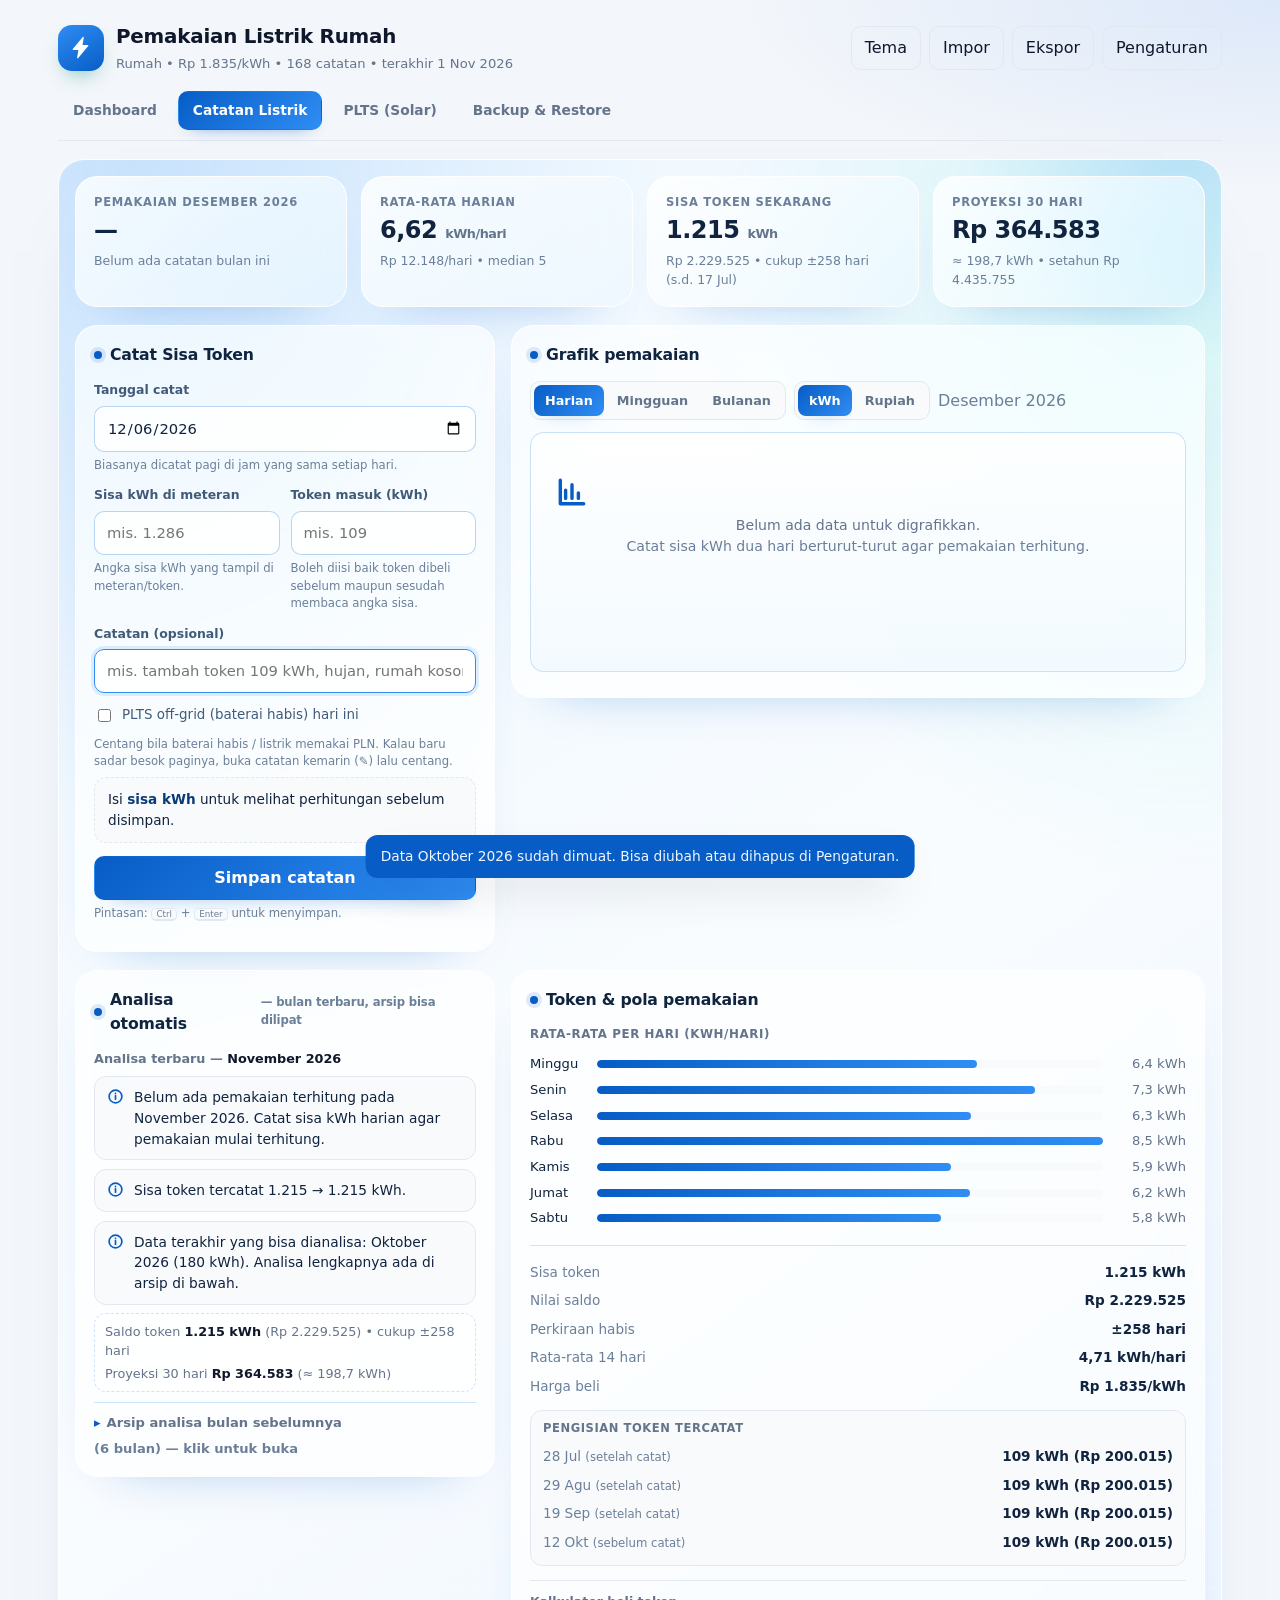
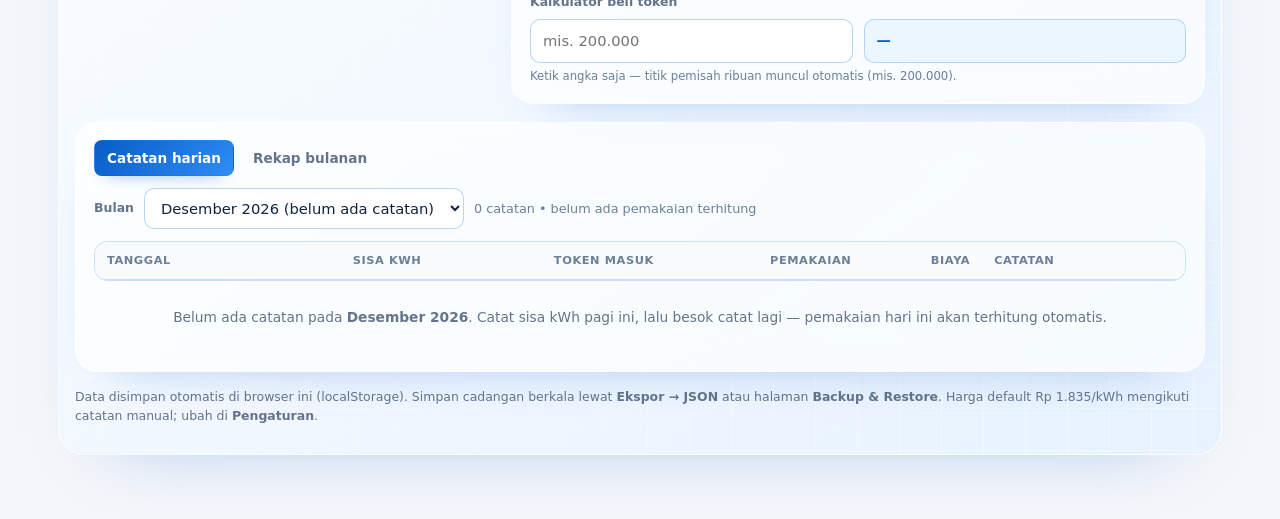
==== index.html @ 14ddc093 "hapus kartu Energy Generation dari Dashboard" ====
<!DOCTYPE html>
<html lang="id" data-tema="terang">
<head>
<meta charset="UTF-8">
<meta name="viewport" content="width=device-width, initial-scale=1">
<meta name="description" content="Pencatat pemakaian kWh listrik rumah dari angka sisa token/meteran, otomatis menghitung pemakaian dan biaya.">
<title>Pemakaian Listrik Rumah — Catatan kWh &amp; Biaya</title>
<link rel="stylesheet" href="styles.css">
<link rel="stylesheet" href="dashboard.css">
<link rel="stylesheet" href="energy-flow.css">
<link rel="stylesheet" href="plts-glass.css">
<link rel="stylesheet" href="app-glass.css">
<link rel="stylesheet" href="blue-theme.css">
</head>
<body>

<div class="wrap">

  <header class="top">
    <div class="brand">
      <div class="logo" aria-hidden="true">
        <svg viewBox="0 0 24 24" width="24" height="24" fill="currentColor"><path d="M13.2 1.8 3.6 13.4a.6.6 0 0 0 .46.98H9l-1.2 7.2a.6.6 0 0 0 1.06.5l9.6-11.6a.6.6 0 0 0-.46-.98H13l1.2-7.2a.6.6 0 0 0-1-.5Z"/></svg>
      </div>
      <div class="brand-teks">
        <h1>Pemakaian Listrik Rumah</h1>
        <div class="sub" id="subline">Memuat data…</div>
      </div>
    </div>
    <div class="top-aksi">
      <button type="button" id="btnTema" class="ghost" title="Ganti tema terang/gelap">Tema</button>
      <button type="button" id="btnImpor" class="ghost" title="Impor catatan CSV / backup JSON">Impor</button>
      <button type="button" id="btnEkspor" class="ghost" title="Ekspor CSV, backup JSON, atau cetak laporan">Ekspor</button>
      <button type="button" id="btnPengaturan" class="ghost" title="Atur nama rumah, tarif, dan data">Pengaturan</button>
    </div>
  </header>

  <nav class="nav-laman" id="navLaman" aria-label="Pilih halaman">
    <button type="button" data-laman="dashboard">Dashboard</button>
    <button type="button" data-laman="pencatatan" class="on">Catatan Listrik</button>
    <button type="button" data-laman="plts">PLTS (Solar)</button>
    <button type="button" data-laman="backup">Backup &amp; Restore</button>
  </nav>

  <div id="halaman-pencatatan" class="glass-page">

  <div id="banner" class="banner hidden" role="alert"></div>

  <section id="stats" class="stats" aria-label="Ringkasan pemakaian"></section>

  <section class="grid grid-dua">
    <!-- FORM CATAT -->
    <div class="card">
      <h2><span class="dot"></span><span id="formTitle">Catat Sisa Token</span></h2>
      <form id="form" novalidate>
        <input type="hidden" id="editId">
        <div class="field">
          <label for="tanggal">Tanggal catat</label>
          <input type="date" id="tanggal" required>
          <div class="hint" id="hintTanggal">Biasanya dicatat pagi di jam yang sama setiap hari.</div>
        </div>
        <div class="row-dua">
          <div class="field">
            <label for="sisa">Sisa kWh di meteran</label>
            <input type="text" id="sisa" inputmode="decimal" placeholder="mis. 1.286" autocomplete="off">
            <div class="hint">Angka sisa kWh yang tampil di meteran/token.</div>
          </div>
          <div class="field">
            <label for="masuk">Token masuk (kWh)</label>
            <input type="text" id="masuk" inputmode="decimal" placeholder="mis. 109" autocomplete="off">
            <div class="hint">Boleh diisi baik token dibeli sebelum maupun sesudah membaca angka sisa.</div>
          </div>
        </div>
        <div class="field hidden" id="barisUrutanToken">
          <label for="urutanToken">Urutan token</label>
          <select id="urutanToken">
            <option value="auto">Otomatis — deteksi dari perubahan saldo (disarankan)</option>
            <option value="sebelum">Token sudah masuk SEBELUM angka sisa dibaca</option>
            <option value="sesudah">Token diisi SETELAH angka sisa dibaca</option>
          </select>
          <div class="hint" id="hintUrutanToken">Contoh: baca 1.182 dulu lalu beli 109 kWh → pilih “sesudah”.</div>
        </div>
        <div class="field">
          <label for="catatan">Catatan (opsional)</label>
          <input type="text" id="catatan" maxlength="120" placeholder="mis. tambah token 109 kWh, hujan, rumah kosong">
        </div>
        <label class="periksa"><input type="checkbox" id="pltsOffCatat"> PLTS off-grid (baterai habis) hari ini</label>
        <div class="hint kecil">Centang bila baterai habis / listrik memakai PLN. Kalau baru sadar besok paginya, buka catatan kemarin (✎) lalu centang.</div>
        <div id="pratinjau" class="pratinjau">Isi <b>sisa kWh</b> untuk melihat perhitungan sebelum disimpan.</div>
        <div class="form-aksi">
          <button type="submit" class="primary" id="btnSimpan">Simpan catatan</button>
          <button type="button" class="ghost hidden" id="btnBatal">Batal</button>
        </div>
        <p class="hint kecil">Pintasan: <kbd>Ctrl</kbd> + <kbd>Enter</kbd> untuk menyimpan.</p>
      </form>
    </div>

    <!-- GRAFIK -->
    <div class="card">
      <h2><span class="dot"></span>Grafik pemakaian</h2>
      <div class="alat-grafik">
        <div class="seg" id="segMode" role="group" aria-label="Tampilan grafik">
          <button type="button" data-mode="harian" class="on">Harian</button>
          <button type="button" data-mode="mingguan">Mingguan</button>
          <button type="button" data-mode="bulanan">Bulanan</button>
        </div>
        <div class="seg" id="segMetrik" role="group" aria-label="Satuan grafik">
          <button type="button" data-metrik="kwh" class="on">kWh</button>
          <button type="button" data-metrik="rp">Rupiah</button>
        </div>
        <span class="muted" id="chartInfo"></span>
      </div>
      <div id="chart" class="grafik"></div>
      <div class="grafik-catatan" id="chartCap"></div>
    </div>
  </section>

  <section class="grid grid-dua">
    <!-- ANALISA -->
    <div class="card">
      <h2><span class="dot"></span>Analisa otomatis <span class="muted kecil" style="font-weight:600">— bulan terbaru, arsip bisa dilipat</span></h2>
      <div class="insight-wrap" id="insight"></div>
    </div>

    <!-- TOKEN & POLA -->
    <div class="card">
      <h2><span class="dot"></span>Token &amp; pola pemakaian</h2>
      <div id="polaHari" class="pola"></div>
      <div id="tokenInfo" class="token"></div>
      <div class="kalkulator">
        <label for="kalkToken">Kalkulator beli token</label>
        <div class="row-dua">
          <input type="text" id="kalkToken" inputmode="numeric" placeholder="mis. 200.000" autocomplete="off">
          <output id="kalkHasil" class="kalk-hasil">—</output>
        </div>
        <div class="hint">Ketik angka saja — titik pemisah ribuan muncul otomatis (mis. 200.000).</div>
      </div>
    </div>
  </section>

  <!-- TABEL -->
  <section class="card">
    <div class="tabs" id="tabs" role="tablist">
      <button type="button" data-tab="harian" class="on" role="tab">Catatan harian</button>
      <button type="button" data-tab="bulanan" role="tab">Rekap bulanan</button>
    </div>

    <div id="tab-harian">
      <div class="filterbar">
        <label for="pilihBulan">Bulan</label>
        <select id="pilihBulan"></select>
        <span class="muted" id="infoHarian"></span>
      </div>
      <div class="table-wrap">
        <table>
          <thead>
            <tr>
              <th>Tanggal</th>
              <th class="num">Sisa kWh</th>
              <th class="num">Token masuk</th>
              <th class="num">Pemakaian</th>
              <th class="num">Biaya</th>
              <th>Catatan</th>
              <th></th>
            </tr>
          </thead>
          <tbody id="tbodyHarian"></tbody>
        </table>
      </div>
      <div class="kosong hidden" id="kosongHarian">
        Belum ada catatan pada bulan ini. Catat sisa kWh dua hari berturut-turut untuk mulai menghitung pemakaian.
      </div>
    </div>

    <div id="tab-bulanan" class="hidden">
      <div class="table-wrap">
        <table>
          <thead>
            <tr>
              <th>Bulan</th>
              <th class="num">Pemakaian</th>
              <th class="num">Biaya</th>
              <th class="num">Hari catat</th>
              <th class="num">kWh/hari</th>
              <th class="num">Token masuk</th>
              <th class="num">Sisa token</th>
            </tr>
          </thead>
          <tbody id="tbodyBulanan"></tbody>
        </table>
      </div>
      <div class="kosong hidden" id="kosongBulanan">Rekap bulanan muncul setelah ada catatan.</div>
    </div>
  </section>

  <p class="catatan-kaki">
    Data disimpan otomatis di browser ini (localStorage). Simpan cadangan berkala lewat <b>Ekspor → JSON</b> atau
    halaman <b>Backup &amp; Restore</b>.
    Harga default Rp 1.835/kWh mengikuti catatan manual; ubah di <b>Pengaturan</b>.
  </p>

  </div><!-- /halaman-pencatatan -->

  <!-- ================= HALAMAN: PLTS (SOLAR) ================= -->
  <div id="halaman-plts" class="hidden plts-glass">

    <div id="pltsOffline" class="banner hidden" role="alert">
      <b>Helper backup belum aktif.</b> Halaman PLTS memakai helper lokal untuk menghubungi SolaxCloud.
      Jalankan <code>mulai-backup.cmd</code> atau tombol di halaman Backup, lalu tekan <b>Coba lagi</b>.
      <div class="banner-aksi">
        <a class="tombol-tautan primary" href="backup-listrik://mulai">Nyalakan helper otomatis</a>
        <button type="button" class="primary" id="pltsCobaLagi">Coba lagi</button>
      </div>
    </div>

    <section class="grid grid-dua">
      <div class="card plts-status-card">
        <h2><span class="dot"></span>Status PLTS (realtime)</h2>
        <div id="pltsStatus"><div class="muted">Memuat status…</div></div>
        <div class="plts-aksi">
          <button type="button" class="ghost" id="pltsPerbarui">Perbarui</button>
          <label class="periksa"><input type="checkbox" id="pltsAuto" checked> Perbarui otomatis tiap 60 detik</label>
          <span class="muted kecil" id="pltsWaktu"></span>
        </div>
      </div>

      <div class="card plts-grafik-card">
        <h2><span class="dot"></span>Grafik hari ini — Solar &amp; Battery SOC</h2>
        <div class="plts-grafik-kepala">
          <div class="plts-grafik-legend">
            <span><i class="solar"></i>Solar (W)</span>
            <span><i class="soc"></i>Battery SOC (%)</span>
          </div>
          <span class="muted kecil" id="pltsGrafikInfo">Memuat grafik…</span>
        </div>
        <div id="pltsGrafik" class="plts-grafik"><div class="muted">Memuat grafik…</div></div>
        <div class="plts-grafik-catatan muted kecil">Grafik diisi otomatis oleh helper setiap 60 detik; data hari ini disimpan lokal di komputer ini.</div>
      </div>

      <div class="card plts-config-card">
        <details id="pltsConfigDetails" class="plts-config-details" open>
          <summary><span class="dot"></span>Konfigurasi SolaxCloud <span class="plts-config-toggle">buka/tutup</span></summary>
          <div class="plts-config-body">
        <div class="field">
          <label for="pltsMode">Cara koneksi</label>
          <select id="pltsMode">
            <option value="token">TokenId — akun installer/distributor</option>
            <option value="oauth">Developer Portal — Client ID + Client Secret</option>
          </select>
          <div class="hint">Akun SolaxCloud biasa (end-user) tidak punya menu <b>Service → API</b>. Pilih <b>Developer Portal</b>: buat aplikasi sekali di <code>developer.solaxcloud.com</code> untuk mendapat Client ID/Secret.</div>
        </div>

        <div id="pltsModeToken">
          <div class="field">
            <label for="pltsToken">TokenId SolaxCloud</label>
            <input type="password" id="pltsToken" autocomplete="off" placeholder="tempel TokenId dari menu Service → API">
            <div class="hint">Diambil dari akun SolaxCloud: <b>Service</b> → <b>API</b>. Disimpan lokal di komputer ini.</div>
          </div>
          <div class="field">
            <label for="pltsSn">WiFi SN / Registration Number</label>
            <input type="text" id="pltsSn" autocomplete="off" placeholder="mis. SUT******VB1">
          </div>
          <div class="field">
            <label for="pltsUrl">URL API SolaxCloud</label>
            <input type="text" id="pltsUrl" autocomplete="off" value="https://www.solaxcloud.com">
            <div class="hint">Umumnya <code>https://www.solaxcloud.com</code>. Bisa diganti sesuai region akun.</div>
          </div>
        </div>

        <div id="pltsModeOauth" class="hidden">
          <div class="field">
            <label for="pltsClientId">Client ID</label>
            <input type="text" id="pltsClientId" autocomplete="off" placeholder="Client ID dari Developer Portal">
          </div>
          <div class="field">
            <label for="pltsClientSecret">Client Secret</label>
            <input type="password" id="pltsClientSecret" autocomplete="off" placeholder="Client Secret (kosongkan bila tidak diubah)">
            <div class="hint"><b>App Code</b> (UUID) bukan Client ID. Buka aplikasi di Developer Portal → bagian <b>Authorization Key</b> untuk melihat Client ID &amp; Client Secret.</div>
          </div>
          <div class="row-dua">
            <div class="field">
              <label for="pltsRegion">Region API</label>
              <select id="pltsRegion">
                <option value="eu">EU (openapi-eu)</option>
                <option value="us">US (openapi-us)</option>
                <option value="cn">CN (openapi)</option>
              </select>
            </div>
            <div class="field">
              <label for="pltsPlantId">Plant ID (opsional)</label>
              <input type="text" id="pltsPlantId" autocomplete="off" placeholder="kosongkan = plant pertama">
            </div>
          </div>
        </div>

        <div class="field">
          <label for="pltsAmbang">Ambang SOC rendah (%)</label>
          <input type="number" id="pltsAmbang" min="0" max="100" step="1" value="20">
        </div>
        <div class="form-aksi">
          <button type="button" class="primary" id="pltsSimpan">Simpan &amp; uji</button>
          <button type="button" class="ghost" id="pltsUji">Uji koneksi</button>
        </div>
        <div id="pltsPesan" class="hint"></div>
        <details class="banner-rincian">
          <summary>Cara mendapatkan akses (TokenId atau Developer Portal)</summary>
          <ol class="langkah">
            <li><b>TokenId</b> (akun installer/distributor): login <a class="tautan" href="https://www.solaxcloud.com/user-center/" target="_blank" rel="noopener">SolaxCloud</a> → menu <b>Service → API</b> → salin TokenId. WiFi SN = nomor seri dongle/Registration Number inverter.</li>
            <li><b>Developer Portal</b> (akun SolaxCloud biasa/end-user): buka <a class="tautan" href="https://developer.solaxcloud.com/login" target="_blank" rel="noopener">developer.solaxcloud.com</a> → login dengan akun SolaxCloud → <b>Applications → Create App</b> → isi nama/aplikasi → pilih akses API (plant/device data) → simpan.</li>
            <li>Setelah aplikasi dibuat, salin <b>Client ID</b> dan <b>Client Secret</b>, lalu masukkan di mode <b>Developer Portal</b> di atas. Bila muncul kode <b>10403</b>, tambahkan/otorisasi <b>Service Package</b> API di Developer Portal.</li>
            <li>Kalau kedua jalur belum tersedia: gunakan penanda manual “PLTS off-grid” di catatan harian; SOC tetap bisa dipantau dari aplikasi SolaxCloud.</li>
          </ol>
        </details>
          </div>
        </details>
      </div>

      <div class="card plts-korelasi-card">
        <details id="pltsKorelasiDetails" class="plts-korelasi-details" open>
          <summary><span class="dot"></span>Korelasi PLTS ↔ pemakaian PLN <span class="plts-config-toggle">buka/tutup</span></summary>
          <div class="plts-korelasi-body">
      <div id="pltsTagBox" class="plts-tag"></div>
      <div id="pltsKorelasi"><div class="muted">Memuat…</div></div>
      <details class="banner-rincian">
        <summary>Cara menandai hari PLTS off-grid (tanpa API)</summary>
        <ol class="langkah">
          <li>Saat mencatat sisa kWh pagi, centang <b>“PLTS off-grid (baterai habis) hari ini”</b> bila sejak
            catatan sebelumnya baterai habis dan listrik memakai PLN.</li>
          <li>Kalau baru sadar besok paginya (baterai habis semalam): buka tab <b>Catatan Listrik</b> →
            tombol <b>✎</b> pada catatan kemarin → centang → <b>Simpan perubahan</b>.</li>
          <li>Bisa juga dari halaman ini: tombol <b>“Tandai kemarin (tanggal) PLTS off-grid”</b>.</li>
          <li>Untuk menghapus tanda: tombol <b>Hapus tanda</b>, atau buka catatan lalu hilangkan centangnya.</li>
          <li>Halaman ini dan analisa bulanan akan membandingkan rata-rata kWh/hari saat off-grid vs hari normal.</li>
        </ol>
      </details>
          </div>
        </details>
      </div>
    </section>

  </div>

  <!-- ================= HALAMAN: BACKUP & RESTORE ================= -->
  <div id="halaman-backup" class="hidden glass-page">

    <div id="bk-offline" class="banner hidden" role="alert">
      <b>Helper backup belum aktif.</b>
      <div id="bk-offlineIsi" class="banner-isi"></div>
      <div class="banner-aksi">
        <a class="tombol-tautan primary" id="bk-nyalakan" href="backup-listrik://mulai"
           title="Nyalakan helper otomatis (butuh pemasangan sekali lewat pasang-otomatis.cmd)">Nyalakan helper otomatis</a>
        <button type="button" class="primary" id="bk-cobaLagi">Coba lagi</button>
        <button type="button" class="ghost" id="bk-salinPerintah">Salin perintah manual</button>
        <span class="muted" id="bk-offlineInfo"></span>
      </div>
      <p class="hint">
        Tombol otomatis butuh pemasangan sekali: jalankan <code>pasang-otomatis.cmd</code>.
        Setelah itu helper juga menyala sendiri setiap Windows login. Windows bisa menampilkan
        konfirmasi <b>“Open Backup Listrik?”</b> — pilih <b>Buka / Open</b>.
      </p>
      <details class="banner-rincian">
        <summary>Helper sudah dijalankan tapi masih belum aktif?</summary>
        <ol class="langkah">
          <li>Tunggu 2–3 detik lalu tekan <b>Coba lagi</b> (halaman ini juga mencoba otomatis setiap 3 detik).</li>
          <li>Pastikan jendela hitam <code>Helper Backup Listrik</code> masih terbuka. Kalau tertutup, jalankan <code>mulai-backup.cmd</code> lagi.</li>
          <li>Kalau ada pesan port 8787 dipakai: jalankan <code>hentikan-backup.cmd</code>, lalu <code>mulai-backup.cmd</code> lagi.</li>
          <li>Kalau jendela hitam langsung tertutup: cek Node.js di Command Prompt dengan <code>node -v</code>. Bila error, pasang Node.js dari nodejs.org.</li>
          <li>Uji manual: buka <code>http://127.0.0.1:8787/api/status</code> di tab browser. Bila muncul <code>{"ok":true,...}</code> berarti helper sehat.</li>
        </ol>
      </details>
    </div>

    <section class="grid grid-dua">
      <div class="card">
        <h2><span class="dot"></span>Status sistem</h2>
        <ul class="status-list" id="bk-status">
          <li>Memeriksa helper backup…</li>
        </ul>
        <div class="form-aksi">
          <button type="button" class="ghost" id="bk-cekStatus">Periksa ulang</button>
        </div>
      </div>

      <div class="card">
        <h2><span class="dot"></span>Pengaturan backup</h2>
        <div class="field">
          <label for="bk-folder">Folder backup di L:\</label>
          <input type="text" id="bk-folder" placeholder="L:\BACKUP_PEMAKAIAN_LISTRIK" autocomplete="off">
          <div class="hint">Setiap backup dibuat subfolder bertanggal di dalam folder ini.</div>
        </div>
        <div class="field">
          <label for="bk-repo">URL repo GitHub</label>
          <input type="text" id="bk-repo" placeholder="https://github.com/username/pemakaian-listrik.git" autocomplete="off">
          <div class="hint">Buat repo <b>kosong</b> dulu di
            <a href="https://github.com/new" target="_blank" rel="noopener" class="tautan">github.com/new</a>
            (tanpa README/.gitignore), lalu tempel URL-nya. Format: <code>https://github.com/&lt;username&gt;/&lt;nama-repo&gt;.git</code>.
            Login sekali lewat <code>login-github.cmd</code>.</div>
          <div class="cek-repo-baris">
            <button type="button" class="ghost kecil" id="bk-cekRepo">Cek repo GitHub</button>
            <span class="hint" id="bk-infoCekRepo">Cek dulu apakah akun &amp; repo-nya sudah benar.</span>
          </div>
          <div id="bk-hasilCekRepo" class="cek-hasil hidden"></div>
        </div>
        <div class="row-dua">
          <div class="field">
            <label for="bk-cabang">Cabang git</label>
            <input type="text" id="bk-cabang" value="main" autocomplete="off">
          </div>
          <div class="field">
            <label>&nbsp;</label>
            <button type="button" class="primary" id="bk-simpanPengaturan">Simpan pengaturan</button>
          </div>
        </div>
      </div>
    </section>

    <section class="grid grid-dua">
      <div class="card">
        <h2><span class="dot"></span>Backup</h2>
        <div class="field">
          <label for="bk-sumber">Tujuan backup</label>
          <select id="bk-sumber">
            <option value="lokal">Drive L:\ (offline)</option>
            <option value="github">GitHub (git push)</option>
            <option value="keduanya" selected>Keduanya (L:\ + GitHub)</option>
          </select>
        </div>
        <label class="periksa"><input type="checkbox" id="bk-project" checked> Sertakan file project (kode aplikasi, laporan, README)</label>
        <div class="field">
          <label for="bk-pesan">Keterangan (opsional)</label>
          <input type="text" id="bk-pesan" maxlength="100" placeholder="mis. sebelum ubah tarif" autocomplete="off">
        </div>
        <div class="form-aksi">
          <button type="button" class="primary" id="bk-mulaiBackup">Mulai backup</button>
        </div>
      </div>

      <div class="card">
        <h2><span class="dot"></span>Restore</h2>
        <div class="row-dua">
          <div class="field">
            <label for="bk-restoreSumber">Sumber</label>
            <select id="bk-restoreSumber">
              <option value="lokal">Drive L:\</option>
              <option value="github">GitHub</option>
            </select>
          </div>
          <div class="field">
            <label for="bk-bagian">Yang dipulihkan</label>
            <select id="bk-bagian">
              <option value="data" selected>Data catatan saja</option>
              <option value="project">File project saja</option>
              <option value="keduanya">Data + file project</option>
            </select>
          </div>
        </div>
        <div class="field">
          <label for="bk-snapshot">Pilih snapshot / versi</label>
          <select id="bk-snapshot"><option value="">— tekan Muat daftar —</option></select>
          <div class="hint" id="bk-hintSnapshot">Snapshot L:\ = subfolder bertanggal. GitHub = commit yang berisi data.</div>
        </div>
        <div class="form-aksi">
          <button type="button" class="ghost" id="bk-muatDaftar">Muat daftar</button>
          <button type="button" class="primary" id="bk-mulaiRestore">Restore</button>
        </div>
      </div>
    </section>

    <section class="card">
      <h2><span class="dot"></span>Proses &amp; log</h2>
      <div id="bk-proses" class="proses hidden">
        <div class="proses-kepala">
          <span id="bk-labelProses">Backup</span>
          <b id="bk-persen">0%</b>
        </div>
        <div class="bar" role="progressbar" aria-valuemin="0" aria-valuemax="100" aria-valuenow="0" id="bk-barWrap">
          <i id="bk-bar"></i>
        </div>
        <div class="proses-tahap muted" id="bk-tahap">menunggu…</div>
        <div class="form-aksi">
          <button type="button" class="ghost hidden" id="bk-reload">Muat ulang halaman</button>
        </div>
      </div>
      <div id="bk-saranGalat" class="banner hidden" role="alert"></div>
      <ol class="log" id="bk-log"></ol>
      <p class="hint">
        Backup menyimpan salinan data catatan dari browser ini + file project. Data asli tetap tersimpan di browser;
        restore data akan <b>mengganti</b> data di browser. Restore file project membuat cadangan keamanan otomatis lebih dulu.
      </p>
    </section>
  </div><!-- /halaman-backup -->

</div>

<!-- ================= MODAL PENGATURAN ================= -->
<div class="backdrop hidden" id="modalPengaturan" role="dialog" aria-modal="true" aria-labelledby="judulPengaturan">
  <div class="modal">
    <div class="modal-kepala">
      <div>
        <h2 id="judulPengaturan">Pengaturan</h2>
        <p>Nama rumah, harga listrik, dan data.</p>
      </div>
      <button type="button" class="ikon ghost" data-tutup="modalPengaturan" aria-label="Tutup">×</button>
    </div>

    <div class="field">
      <label for="setNama">Nama rumah / lokasi</label>
      <input type="text" id="setNama" maxlength="60" placeholder="mis. Rumah Jl. Melati 12">
    </div>

    <div class="field">
      <label for="setHarga">Harga listrik yang dibayar (Rp/kWh)</label>
      <input type="text" id="setHarga" inputmode="decimal" placeholder="1.835">
      <div class="hint">Dipakai untuk semua perhitungan biaya.</div>
    </div>

    <div class="row-dua">
      <div class="field">
        <label for="setTarif">Tarif dasar PLN (Rp/kWh)</label>
        <input type="text" id="setTarif" inputmode="decimal" placeholder="1.699,53">
        <div class="hint">R-1 1300 VA: 1.444,70 • R-2/R-3: 1.699,53</div>
      </div>
      <div class="field">
        <label for="setPpj">PPJ / pajak (%)</label>
        <input type="text" id="setPpj" inputmode="decimal" placeholder="8">
        <div class="hint">Umumnya 0–10% tergantung daerah.</div>
      </div>
    </div>
    <div class="harga-efektif">
      <span>Tarif dasar + PPJ = <b id="hargaEfektif">—</b></span>
      <button type="button" class="ghost kecil" id="btnPakaiHarga">Pakai harga ini</button>
    </div>

    <div class="field">
      <label for="setJam">Jam catat harian</label>
      <input type="time" id="setJam" value="09:00">
      <div class="hint">Catat di jam yang sama agar selisih kWh mendekati 24 jam.</div>
    </div>

    <div class="modal-aksi">
      <button type="button" class="primary" id="btnSimpanPengaturan">Simpan pengaturan</button>
      <button type="button" class="ghost" data-tutup="modalPengaturan">Batal</button>
    </div>
    <hr class="garis">
    <div class="modal-aksi">
      <button type="button" class="ghost" id="btnMuatBawaan" title="Muat ulang data Oktober 2026 + histori Mei–September 2026">Muat data bawaan</button>
      <button type="button" class="bahaya" id="btnHapusSemua">Hapus semua data</button>
    </div>
  </div>
</div>

<div id="halaman-dashboard" class="hidden">
  <div class="dash-shell">

    <section class="dash-hero">
      <svg class="dash-hero-art" viewBox="0 0 600 300" aria-hidden="true">
        <defs>
          <linearGradient id="dashPanel" x1="0" y1="0" x2="1" y2="1">
            <stop offset="0" stop-color="#2f8df4"/><stop offset="1" stop-color="#075dc5"/>
          </linearGradient>
          <linearGradient id="dashHill" x1="0" y1="0" x2="0" y2="1">
            <stop offset="0" stop-color="#9fd8b8" stop-opacity=".55"/><stop offset="1" stop-color="#dff1e8" stop-opacity=".1"/>
          </linearGradient>
        </defs>
        <circle cx="500" cy="72" r="58" fill="#ffe6a5" opacity=".85"/>
        <circle cx="500" cy="72" r="88" fill="#ffe6a5" opacity=".18"/>
        <path d="M0 245 C110 205 210 220 300 245 C400 272 500 226 600 246 L600 300 L0 300 Z" fill="url(#dashHill)"/>
        <g transform="translate(65 130) skewX(-18)">
          <rect x="0" y="0" width="230" height="82" rx="7" fill="url(#dashPanel)" stroke="#ffffff" stroke-width="3"/>
          <path d="M0 27 H230 M0 55 H230 M57 0 V82 M114 0 V82 M171 0 V82" stroke="#ffffff" stroke-opacity=".45" stroke-width="2"/>
        </g>
        <g transform="translate(300 158) skewX(-18)">
          <rect x="0" y="0" width="170" height="62" rx="6" fill="url(#dashPanel)" opacity=".8" stroke="#ffffff" stroke-width="3"/>
          <path d="M0 21 H170 M0 42 H170 M56 0 V62 M113 0 V62" stroke="#ffffff" stroke-opacity=".4" stroke-width="2"/>
        </g>
        <path d="M150 212 L145 258 M330 220 L325 260" stroke="#6f8fac" stroke-width="3" opacity=".5"/>
      </svg>

      <div class="dash-hero-top">
        <div class="dash-hero-copy">
          <div class="dash-kicker"><span class="dash-live-dot"></span> Solar energy overview</div>
          <h1 id="dashSapaan">Selamat pagi. <span>Energi Anda terkendali.</span></h1>
          <p class="dash-hero-sub" id="dashSub">Ringkasan pemakaian listrik rumah dan performa PLTS dalam satu tampilan.</p>
        </div>
        <div class="dash-hero-meta">
          <span class="dash-pill" id="dashTanggal">Memuat tanggal…</span>
          <span class="dash-pill status" id="dashStatus">● Normal Off-grid</span>
          <span class="dash-pill temp" id="dashTemp">—°C</span>
        </div>
      </div>

      <div class="dash-kpis" id="dashKpis">
        <div class="dash-kpi"><div class="dash-skeleton" style="width:34px;height:34px;border-radius:10px"></div><div class="dash-kpi-teks"><span>Memuat</span><div class="dash-skeleton" style="width:80px"></div></div></div>
        <div class="dash-kpi"><div class="dash-skeleton" style="width:34px;height:34px;border-radius:10px"></div><div class="dash-kpi-teks"><span>Memuat</span><div class="dash-skeleton" style="width:80px"></div></div></div>
        <div class="dash-kpi"><div class="dash-skeleton" style="width:34px;height:34px;border-radius:10px"></div><div class="dash-kpi-teks"><span>Memuat</span><div class="dash-skeleton" style="width:80px"></div></div></div>
        <div class="dash-kpi"><div class="dash-skeleton" style="width:34px;height:34px;border-radius:10px"></div><div class="dash-kpi-teks"><span>Memuat</span><div class="dash-skeleton" style="width:80px"></div></div></div>
      </div>
      <div class="dash-live-strip" id="dashLive"></div>
    </section>

    <div class="dash-grid dash-grid-1">
      <section class="dash-card dash-flow-card">
        <div class="dash-card-head"><div><h2>Energy flow</h2><div class="sub">Kondisi sistem saat ini</div></div></div>
        <div id="dashFlow" data-rumah="assets/rumah-sistem-solar.webp" data-ikon-solar="assets/solar-panel-baru-trim.webp"><div class="dash-skeleton" style="height:150px;border-radius:14px"></div></div>
      </section>
    </div>

    <div class="dash-grid dash-grid-2">
      <section class="dash-card">
        <div class="dash-card-head"><div><h2>Pemakaian bulanan</h2><div class="sub">6 bulan terakhir</div></div><div class="dash-total" id="dashUsageTotal">—</div></div>
        <div id="dashUsage"><div class="dash-skeleton" style="height:180px;border-radius:12px"></div></div>
      </section>
      <section class="dash-card">
        <div class="dash-card-head"><div><h2>System health</h2><div class="sub">Baterai &amp; inverter</div></div></div>
        <div id="dashHealth"><div class="dash-skeleton" style="height:150px;border-radius:12px"></div></div>
      </section>
    </div>

    <div class="dash-grid dash-grid-3">
      <section class="dash-card">
        <div class="dash-card-head"><div><h2>Aktivitas terakhir</h2><div class="sub">Catatan pemakaian terbaru</div></div></div>
        <div id="dashTable"><div class="dash-skeleton" style="height:140px;border-radius:10px"></div></div>
      </section>
      <section class="dash-card">
        <div class="dash-card-head"><div><h2>Ringkasan cepat</h2><div class="sub">Angka penting hari ini</div></div></div>
        <div id="dashSummary"><div class="dash-skeleton" style="height:140px;border-radius:10px"></div></div>
      </section>
    </div>

  </div>
</div>

<!-- ================= MODAL IMPOR ================= -->
<div class="backdrop hidden" id="modalImpor" role="dialog" aria-modal="true" aria-labelledby="judulImpor">
  <div class="modal">
    <div class="modal-kepala">
      <div>
        <h2 id="judulImpor">Impor data</h2>
        <p>CSV: <code>tanggal,sisa,masuk,catatan</code> — atau backup JSON.</p>
      </div>
      <button type="button" class="ikon ghost" data-tutup="modalImpor" aria-label="Tutup">×</button>
    </div>
    <div class="field">
      <label for="fileImpor">Pilih berkas CSV / JSON</label>
      <input type="file" id="fileImpor" accept=".csv,.json,.txt">
      <div class="hint">
        Contoh CSV:<br>
        <code>2026-11-01,1215,0,pagi</code><br>
        <code>2026-11-02,1209,0,</code>
      </div>
    </div>
    <div id="pratinjauImpor" class="pratinjau">Belum ada berkas dipilih.</div>
    <label class="periksa"><input type="checkbox" id="imporTimpa"> Timpa catatan yang tanggalnya sudah ada</label>
    <div class="modal-aksi">
      <button type="button" class="primary" id="btnImporJalankan" disabled>Impor sekarang</button>
      <button type="button" class="ghost" data-tutup="modalImpor">Batal</button>
    </div>
  </div>
</div>

<!-- ================= MODAL EKSPOR ================= -->
<div class="backdrop hidden" id="modalEkspor" role="dialog" aria-modal="true" aria-labelledby="judulEkspor">
  <div class="modal">
    <div class="modal-kepala">
      <div>
        <h2 id="judulEkspor">Ekspor &amp; laporan</h2>
        <p>Simpan cadangan atau cetak laporan bulan berjalan.</p>
      </div>
      <button type="button" class="ikon ghost" data-tutup="modalEkspor" aria-label="Tutup">×</button>
    </div>
    <div class="modal-aksi kolom">
      <button type="button" class="primary" id="btnCsv">Unduh CSV catatan</button>
      <button type="button" class="ghost" id="btnJson">Unduh backup JSON (semua data + pengaturan)</button>
      <button type="button" class="ghost" id="btnCetak">Cetak / simpan PDF laporan bulan berjalan</button>
    </div>
  </div>
</div>

<div id="toast" class="toast" role="status" aria-live="polite"></div>
<div id="laporanCetak" class="laporan-cetak"></div>

<script src="core.js"></script>
<script src="data-oktober-2026.js"></script>
<script src="data-kwh-token.js"></script>
<script src="app.js"></script>
<script src="backup.js"></script>
<script src="dashboard.js"></script>
<script src="plts.js"></script>
</body>
</html>
---- styles.css ----
/* ============================================================
   Pemakaian Listrik Rumah — styles.css
   Tema terang/gelap, responsif, dan gaya cetak laporan A4.
   ============================================================ */

:root {
  --latar: #f3f6fa;
  --panel: #ffffff;
  --panel-2: #f8fafc;
  --garis: #e2e8f0;
  --teks: #0f172a;
  --teks-lembut: #64748b;
  --aksen: #0d9488;
  --aksen-lembut: #99f6e4;
  --aksen-tinta: #115e59;
  --kuning: #d97706;
  --bahaya: #b91c1c;
  --bayang: 0 12px 32px -20px rgba(15, 23, 42, 0.35);
  --radius: 16px;
}

html[data-tema="gelap"] {
  --latar: #0a1220;
  --panel: #111c2e;
  --panel-2: #0e1726;
  --garis: #1e2c42;
  --teks: #e8eefc;
  --teks-lembut: #93a4bd;
  --aksen: #2dd4bf;
  --aksen-lembut: #14534b;
  --aksen-tinta: #5eead4;
  --kuning: #fbbf24;
  --bahaya: #f87171;
  --bayang: 0 16px 40px -24px rgba(0, 0, 0, 0.85);
}

* { box-sizing: border-box; }

html { scroll-behavior: smooth; }

body {
  margin: 0;
  font-family: "Segoe UI", system-ui, -apple-system, Roboto, "Helvetica Neue", Arial, sans-serif;
  color: var(--teks);
  background:
    radial-gradient(1100px 360px at 8% -10%, rgba(13, 148, 136, 0.16), transparent 60%),
    radial-gradient(900px 320px at 100% 0%, rgba(59, 130, 246, 0.12), transparent 60%),
    var(--latar);
  min-height: 100vh;
  -webkit-font-smoothing: antialiased;
  line-height: 1.5;
}

.wrap {
  max-width: 1200px;
  margin: 0 auto;
  padding: 22px 18px 64px;
}

/* ---------- header ---------- */
.top {
  display: flex;
  align-items: center;
  gap: 14px;
  flex-wrap: wrap;
  margin-bottom: 18px;
}
.brand { display: flex; align-items: center; gap: 12px; min-width: 0; }
.logo {
  width: 46px; height: 46px; flex: 0 0 auto;
  border-radius: 14px;
  background: linear-gradient(150deg, #14b8a6, #0f766e);
  display: grid; place-items: center;
  font-size: 23px; color: #fff;
  box-shadow: 0 10px 22px -12px rgba(13, 148, 136, 0.9);
}
.brand-teks { min-width: 0; }
h1 { margin: 0; font-size: 1.24rem; letter-spacing: -0.01em; }
.sub { color: var(--teks-lembut); font-size: 0.82rem; margin-top: 2px; }
.top-aksi { margin-left: auto; display: flex; gap: 8px; flex-wrap: wrap; }

/* ---------- tombol & input ---------- */
button {
  font: inherit;
  cursor: pointer;
  border: 1px solid var(--garis);
  border-radius: 10px;
  background: var(--panel);
  color: var(--teks);
  padding: 9px 13px;
  transition: border-color 0.15s, background 0.15s, transform 0.05s;
}
button:hover { border-color: var(--aksen); }
button:active { transform: translateY(1px); }
button:focus-visible, input:focus-visible, select:focus-visible { outline: 2px solid var(--aksen); outline-offset: 2px; }
button.primary {
  background: linear-gradient(150deg, #0d9488, #0f766e);
  border-color: transparent;
  color: #fff;
  font-weight: 650;
  box-shadow: 0 12px 24px -16px rgba(13, 148, 136, 0.95);
}
button.ghost { background: transparent; }
button.bahaya { color: var(--bahaya); border-color: color-mix(in srgb, var(--bahaya) 40%, transparent); }
button.ikon { padding: 6px 8px; line-height: 1; background: transparent; border-color: transparent; }
button.ikon:hover { background: var(--panel-2); border-color: var(--garis); }
button.kecil { padding: 5px 9px; font-size: 0.78rem; }
button:disabled { opacity: 0.45; cursor: not-allowed; }
kbd {
  background: var(--panel-2); border: 1px solid var(--garis); border-bottom-width: 2px;
  border-radius: 5px; padding: 0 4px; font-size: 0.75em; font-family: inherit;
}

input[type="text"], input[type="number"], input[type="date"], input[type="time"], select {
  width: 100%;
  padding: 10px 12px;
  border-radius: 10px;
  border: 1px solid var(--garis);
  background: var(--panel-2);
  color: var(--teks);
  font: inherit;
  font-size: 0.92rem;
}
input:focus, select:focus { border-color: var(--aksen); }

/* ---------- kartu & kisi ---------- */
.card {
  background: var(--panel);
  border: 1px solid var(--garis);
  border-radius: var(--radius);
  box-shadow: var(--bayang);
  padding: 17px 18px;
}
.card h2 {
  font-size: 0.95rem;
  margin: 0 0 14px;
  display: flex;
  align-items: center;
  gap: 8px;
}
.card h2 .dot { width: 8px; height: 8px; border-radius: 99px; background: var(--aksen); flex: 0 0 auto; }
.grid { display: grid; gap: 16px; margin-bottom: 18px; align-items: start; }
.grid-dua { grid-template-columns: minmax(320px, 420px) minmax(0, 1fr); }

.banner {
  border: 1px solid color-mix(in srgb, var(--kuning) 45%, transparent);
  background: color-mix(in srgb, var(--kuning) 12%, var(--panel));
  color: var(--teks);
  padding: 11px 14px;
  border-radius: 12px;
  font-size: 0.86rem;
  margin-bottom: 16px;
}

/* ---------- statistik ---------- */
.stats { display: grid; grid-template-columns: repeat(4, minmax(0, 1fr)); gap: 14px; margin-bottom: 18px; }
.stat .label {
  font-size: 0.72rem; font-weight: 750; letter-spacing: 0.06em; text-transform: uppercase;
  color: var(--teks-lembut);
}
.stat .nilai { font-size: 1.5rem; font-weight: 760; letter-spacing: -0.02em; margin-top: 6px; line-height: 1.15; }
.stat .nilai small { font-size: 0.8rem; font-weight: 600; color: var(--teks-lembut); }
.stat .kaki { font-size: 0.78rem; color: var(--teks-lembut); margin-top: 7px; }
.chip {
  display: inline-block; font-size: 0.72rem; font-weight: 750; padding: 2px 7px;
  border-radius: 999px; background: var(--aksen-lembut); color: var(--aksen-tinta); white-space: nowrap;
}
.chip.naik { background: color-mix(in srgb, var(--bahaya) 15%, transparent); color: var(--bahaya); }
.chip.turun { background: color-mix(in srgb, #16a34a 16%, transparent); color: #15803d; }
html[data-tema="gelap"] .chip.turun { color: #4ade80; }

/* ---------- formulir ---------- */
.field { margin-bottom: 12px; }
.field label { display: block; font-size: 0.78rem; font-weight: 750; color: var(--teks-lembut); margin-bottom: 6px; }
.hint { font-size: 0.73rem; color: var(--teks-lembut); margin-top: 5px; }
.kecil { font-size: 0.73rem; }
.row-dua { display: grid; grid-template-columns: 1fr 1fr; gap: 11px; }
.pratinjau {
  margin: 6px 0 13px;
  padding: 11px 13px;
  border-radius: 12px;
  background: var(--panel-2);
  border: 1px dashed var(--garis);
  font-size: 0.85rem;
  line-height: 1.55;
}
.pratinjau b { color: var(--aksen-tinta); font-variant-numeric: tabular-nums; }
.pratinjau.peringatan { border-color: color-mix(in srgb, var(--kuning) 55%, transparent); background: color-mix(in srgb, var(--kuning) 10%, var(--panel)); }
.form-aksi { display: flex; gap: 8px; flex-wrap: wrap; }
.form-aksi .primary { flex: 2 1 160px; }
.form-aksi .ghost { flex: 1 1 90px; }

/* ---------- grafik ---------- */
.alat-grafik { display: flex; gap: 8px; align-items: center; flex-wrap: wrap; margin-bottom: 12px; }
.seg { display: inline-flex; background: var(--panel-2); border: 1px solid var(--garis); border-radius: 10px; padding: 3px; gap: 2px; }
.seg button {
  border: none; background: transparent; padding: 6px 11px; border-radius: 8px;
  font-size: 0.8rem; font-weight: 700; color: var(--teks-lembut); box-shadow: none;
}
.seg button.on { background: var(--panel); color: var(--teks); box-shadow: 0 2px 8px -6px rgba(15, 23, 42, 0.5); }
.seg button:hover { color: var(--teks); }
.grafik { min-height: 240px; }
.grafik svg { width: 100%; height: auto; display: block; overflow: visible; }
.grafik text { font-family: inherit; }
.grafik-catatan { font-size: 0.76rem; color: var(--teks-lembut); margin-top: 8px; }
.empty { text-align: center; padding: 34px 16px; color: var(--teks-lembut); font-size: 0.88rem; }
.empty .besar { color: var(--aksen); margin-bottom: 6px; }
.empty .besar svg { width: 34px; height: 34px; }
.muted { color: var(--teks-lembut); }
.hidden { display: none !important; }

.ikon-svg { width: 16px; height: 16px; display: inline-block; vertical-align: -3px; flex: 0 0 auto; }
.logo svg { width: 25px; height: 25px; }
.insight-item .ikon { display: inline-flex; color: var(--aksen); margin-top: 1px; }
.insight-item.waspada .ikon { color: var(--kuning); }
.insight-item .ikon-svg { width: 17px; height: 17px; vertical-align: 0; }
td.aksi { white-space: nowrap; }
td.aksi button + button { margin-left: 2px; }

/* ---------- analisa ---------- */
.insight { list-style: none; margin: 0; padding: 0; display: grid; gap: 9px; }
.insight-item {
  display: flex; gap: 10px; align-items: flex-start;
  background: var(--panel-2);
  border: 1px solid var(--garis);
  border-radius: 12px;
  padding: 10px 12px;
  font-size: 0.86rem;
  line-height: 1.5;
}
.insight-item .ikon { font-size: 1rem; line-height: 1.35; }
.insight-item p { margin: 0; }
.insight-item.waspada { border-color: color-mix(in srgb, var(--kuning) 50%, transparent); background: color-mix(in srgb, var(--kuning) 9%, var(--panel)); }
.insight-item.proyeksi { border-color: color-mix(in srgb, var(--aksen) 40%, transparent); }

/* analisa terbaru + arsip per bulan (hemat layar) */
.insight-wrap { display: grid; gap: 10px; min-width: 0; }
.analisa-terbaru { display: grid; gap: 8px; min-width: 0; }
.analisa-judul { font-size: 0.8rem; font-weight: 750; color: var(--teks-lembut); }
.analisa-judul b { color: var(--teks); }
.analisa-umum {
  display: grid; gap: 4px;
  padding: 8px 10px;
  border: 1px dashed var(--garis); border-radius: 10px;
  background: var(--panel-2);
  font-size: 0.8rem; color: var(--teks-lembut);
}
.analisa-umum b { color: var(--teks); }
.analisa-arsip { border-top: 1px solid var(--garis); padding-top: 10px; min-width: 0; }
.analisa-arsip > summary {
  cursor: pointer; list-style: none;
  font-size: 0.82rem; font-weight: 700; color: var(--teks-lembut);
  display: flex; align-items: center; gap: 6px; flex-wrap: wrap;
}
.analisa-arsip > summary::-webkit-details-marker { display: none; }
.analisa-arsip > summary::before { content: "▸"; color: var(--aksen); }
.analisa-arsip[open] > summary::before { content: "▾"; }
.arsip-scroll {
  margin-top: 8px;
  max-height: 250px;
  overflow: auto;
  display: grid; gap: 6px;
  padding-right: 4px;
}
.arsip-bulan { border: 1px solid var(--garis); border-radius: 10px; background: var(--panel-2); }
.arsip-bulan > summary {
  cursor: pointer; list-style: none;
  padding: 8px 10px;
  display: flex; justify-content: space-between; align-items: center; gap: 8px;
  font-size: 0.82rem; font-weight: 700;
}
.arsip-bulan > summary::-webkit-details-marker { display: none; }
.arsip-bulan > summary::before { content: "▸"; color: var(--aksen); margin-right: 4px; }
.arsip-bulan[open] > summary::before { content: "▾"; }
.arsip-bulan > summary > span:last-child { font-weight: 600; }
.arsip-bulan .insight { padding: 0 8px 8px; gap: 6px; }
.arsip-bulan .insight-item { padding: 7px 9px; font-size: 0.8rem; border-radius: 9px; }

/* ---------- pola hari & token ---------- */
.pola { margin-bottom: 14px; }
.pola-judul { font-size: 0.74rem; font-weight: 750; letter-spacing: 0.05em; text-transform: uppercase; color: var(--teks-lembut); margin-bottom: 8px; }
.pola-baris { display: grid; grid-template-columns: 58px 1fr 74px; align-items: center; gap: 9px; padding: 3px 0; font-size: 0.82rem; }
.pola-batang { height: 8px; background: var(--panel-2); border-radius: 99px; overflow: hidden; }
.pola-batang i { display: block; height: 100%; border-radius: 99px; background: linear-gradient(90deg, var(--aksen), color-mix(in srgb, var(--aksen) 55%, transparent)); }
.pola-nilai { text-align: right; color: var(--teks-lembut); font-variant-numeric: tabular-nums; }

.token { border-top: 1px solid var(--garis); padding-top: 12px; margin-bottom: 14px; }
.token-baris { display: flex; justify-content: space-between; gap: 10px; padding: 4px 0; font-size: 0.85rem; }
.token-baris span { color: var(--teks-lembut); }
.token-baris b { font-variant-numeric: tabular-nums; }
.pembelian { margin-top: 10px; background: var(--panel-2); border: 1px solid var(--garis); border-radius: 12px; padding: 9px 12px; }
.pembelian-judul { font-size: 0.72rem; font-weight: 750; letter-spacing: 0.05em; text-transform: uppercase; color: var(--teks-lembut); margin-bottom: 5px; }

.kalkulator { border-top: 1px solid var(--garis); padding-top: 12px; }
.kalkulator label { display: block; font-size: 0.78rem; font-weight: 750; color: var(--teks-lembut); margin-bottom: 7px; }
.kalk-hasil {
  display: flex; align-items: center; padding: 9px 12px; border-radius: 10px;
  background: var(--aksen-lembut); color: var(--aksen-tinta);
  font-weight: 750; font-size: 0.9rem;
}

/* ---------- tabel ---------- */
.tabs { display: flex; gap: 6px; margin-bottom: 12px; flex-wrap: wrap; }
.tabs button {
  background: transparent; border-color: transparent; color: var(--teks-lembut);
  font-weight: 750; font-size: 0.85rem; padding: 7px 12px; border-radius: 8px;
}
.tabs button.on { background: var(--aksen-lembut); color: var(--aksen-tinta); }
.tabs button:hover { color: var(--teks); }

.filterbar { display: flex; align-items: center; gap: 10px; flex-wrap: wrap; margin-bottom: 12px; }
.filterbar label { font-size: 0.78rem; font-weight: 750; color: var(--teks-lembut); }
.filterbar select { width: auto; min-width: 180px; }
.filterbar .muted { font-size: 0.8rem; }

.table-wrap { overflow-x: auto; border: 1px solid var(--garis); border-radius: 12px; }
table { width: 100%; border-collapse: collapse; font-size: 0.86rem; min-width: 700px; }
thead th {
  text-align: left; padding: 10px 12px; background: var(--panel-2);
  color: var(--teks-lembut); font-size: 0.71rem; letter-spacing: 0.05em; text-transform: uppercase;
  border-bottom: 1px solid var(--garis); white-space: nowrap; position: sticky; top: 0; z-index: 1;
}
tbody td { padding: 9px 12px; border-bottom: 1px solid var(--garis); vertical-align: top; }
tbody tr:last-child td { border-bottom: none; }
tbody tr:hover { background: color-mix(in srgb, var(--aksen) 6%, transparent); }
.num { text-align: right; font-variant-numeric: tabular-nums; white-space: nowrap; }
th.num { text-align: right; }
.catatan {
  color: var(--bahaya);
  font-weight: 800;
  font-size: 0.92rem;
  text-transform: uppercase;
  letter-spacing: 0.02em;
  max-width: 190px; min-width: 120px; white-space: normal;
}
.aksi { white-space: nowrap; text-align: right; }
.baris-subtotal td {
  background: color-mix(in srgb, var(--aksen) 8%, var(--panel-2));
  font-weight: 700; font-size: 0.8rem; color: var(--teks-lembut);
}
.baris-total td { background: var(--panel-2); font-weight: 780; }
.baris-anomali td { background: color-mix(in srgb, var(--bahaya) 8%, transparent); }
.badge {
  display: inline-block; font-size: 0.68rem; font-weight: 750; padding: 1px 6px;
  border-radius: 999px; background: color-mix(in srgb, var(--kuning) 18%, transparent);
  color: color-mix(in srgb, var(--kuning) 80%, var(--teks)); margin-left: 5px;
}
.badge.bahaya { background: color-mix(in srgb, var(--bahaya) 16%, transparent); color: var(--bahaya); }
.masuk { color: var(--aksen-tinta); font-weight: 750; }
.kosong { padding: 26px 18px; text-align: center; color: var(--teks-lembut); font-size: 0.86rem; }
.catatan-kaki { color: var(--teks-lembut); font-size: 0.78rem; margin-top: 16px; }

/* ---------- modal ---------- */
.backdrop {
  position: fixed; inset: 0; z-index: 60;
  background: rgba(2, 6, 23, 0.55);
  -webkit-backdrop-filter: blur(3px);
  backdrop-filter: blur(3px);
  display: grid; place-items: center; padding: 18px;
}
.modal {
  width: min(580px, 100%); max-height: 92vh; overflow: auto;
  background: var(--panel); color: var(--teks);
  border: 1px solid var(--garis); border-radius: 18px;
  box-shadow: 0 32px 80px -32px rgba(0, 0, 0, 0.65);
  padding: 20px;
}
.modal-kepala { display: flex; justify-content: space-between; gap: 12px; align-items: flex-start; margin-bottom: 16px; }
.modal-kepala h2 { margin: 0; font-size: 1.05rem; }
.modal-kepala p { margin: 4px 0 0; font-size: 0.8rem; color: var(--teks-lembut); }
.modal-aksi { display: flex; gap: 8px; flex-wrap: wrap; margin-top: 14px; }
.modal-aksi .primary { flex: 2 1 160px; }
.modal-aksi .ghost { flex: 1 1 110px; }
.modal-aksi.kolom { flex-direction: column; }
.modal-aksi.kolom button { width: 100%; flex: none; }
.garis { border: none; border-top: 1px solid var(--garis); margin: 18px 0 0; }
.harga-efektif {
  display: flex; justify-content: space-between; align-items: center; gap: 10px;
  background: var(--panel-2); border: 1px dashed var(--garis); border-radius: 12px;
  padding: 9px 12px; font-size: 0.84rem; margin-bottom: 13px;
}
.harga-efektif b { color: var(--aksen-tinta); }
.periksa { display: flex; align-items: center; gap: 8px; font-size: 0.84rem; margin: 10px 0; color: var(--teks-lembut); }
.periksa input { width: auto; }
code {
  background: var(--panel-2); border: 1px solid var(--garis); border-radius: 5px;
  padding: 0 4px; font-size: 0.86em;
}

/* ---------- toast ---------- */
.toast {
  position: fixed; left: 50%; bottom: 22px; z-index: 90;
  transform: translate(-50%, 12px);
  max-width: calc(100% - 32px);
  display: flex; align-items: center; gap: 12px;
  padding: 11px 15px;
  border-radius: 12px;
  background: #0f172a; color: #e8eefc;
  font-size: 0.86rem;
  box-shadow: 0 20px 44px -20px rgba(0, 0, 0, 0.8);
  opacity: 0; pointer-events: none;
  transition: opacity 0.18s, transform 0.18s;
}
.toast.show { opacity: 1; transform: translate(-50%, 0); pointer-events: auto; }
.toast.ok { background: #065f46; color: #d1fae5; }
.toast.error { background: #7f1d1d; color: #fee2e2; }
.toast-aksi {
  background: transparent; border: 1px solid currentColor; color: inherit;
  padding: 3px 9px; border-radius: 8px; font-size: 0.8rem; font-weight: 700;
}

/* ---------- laporan cetak ---------- */
.laporan-cetak { display: none; }

/* ---------- responsif ---------- */
@media (max-width: 1040px) {
  .stats { grid-template-columns: repeat(2, minmax(0, 1fr)); }
  .grid-dua { grid-template-columns: 1fr; }
}
@media (max-width: 560px) {
  .wrap { padding: 16px 12px 56px; }
  h1 { font-size: 1.06rem; }
  .stats { gap: 10px; }
  .stat { padding: 13px; }
  .stat .nilai { font-size: 1.24rem; }
  .card { padding: 14px; }
  .top-aksi { width: 100%; }
  .top-aksi button { flex: 1 1 auto; }
  .row-dua { grid-template-columns: 1fr; }
  .pola-baris { grid-template-columns: 52px 1fr 64px; }
}

/* ---------- navigasi halaman ---------- */
.nav-laman {
  display: flex;
  gap: 6px;
  margin: 0 0 18px;
  padding-bottom: 10px;
  border-bottom: 1px solid var(--garis);
  flex-wrap: wrap;
}
.nav-laman button {
  border: 1px solid transparent;
  background: transparent;
  color: var(--teks-lembut);
  font-weight: 700;
  font-size: 0.86rem;
  padding: 8px 14px;
  border-radius: 10px;
}
.nav-laman button:hover { color: var(--teks); }
.nav-laman button.on {
  background: var(--aksen-lembut);
  color: var(--aksen-tinta);
  border-color: color-mix(in srgb, var(--aksen) 25%, transparent);
}

/* ---------- halaman backup ---------- */
.banner-aksi { display: flex; align-items: center; gap: 10px; margin-top: 9px; flex-wrap: wrap; }
.tombol-tautan {
  display: inline-flex; align-items: center; justify-content: center;
  padding: 9px 13px; border-radius: 10px; text-decoration: none;
  font: inherit; font-size: 0.92rem; font-weight: 650;
}
.tombol-tautan.primary {
  background: linear-gradient(150deg, #0d9488, #0f766e);
  color: #fff;
  box-shadow: 0 12px 24px -16px rgba(13, 148, 136, 0.95);
}
.tombol-tautan.primary:hover { filter: brightness(1.06); }
.tombol-tautan:focus-visible { outline: 2px solid var(--aksen); outline-offset: 2px; }
.banner-isi { margin-top: 8px; }
.banner-isi .langkah, .banner-rincian .langkah {
  margin: 8px 0 0; padding-left: 20px; display: grid; gap: 6px; font-size: 0.85rem;
}
.banner-isi .tautan { color: var(--aksen-tinta); font-weight: 700; }
.banner-rincian { margin-top: 9px; font-size: 0.82rem; }
.banner-rincian summary { cursor: pointer; color: var(--teks-lembut); font-weight: 700; }
.banner-rincian .langkah { color: var(--teks-lembut); }
.banner code, .banner-isi code { font-size: 0.85em; }
.perintah-manual { margin: 9px 0 0; font-size: 0.8rem; color: var(--teks-lembut); overflow-wrap: anywhere; }
.perintah-manual code { font-size: 0.85em; }

/* cek repo GitHub */
.cek-repo-baris { display: flex; align-items: center; gap: 10px; margin-top: 9px; flex-wrap: wrap; }
.cek-repo-baris .hint { margin-top: 0; }
.cek-hasil {
  margin-top: 10px; padding: 10px 12px;
  border: 1px solid var(--garis); border-radius: 10px;
  background: var(--panel-2); font-size: 0.85rem;
}
.cek-hasil.ok { border-color: color-mix(in srgb, #10b981 45%, transparent); background: color-mix(in srgb, #10b981 9%, var(--panel)); }
.cek-hasil.gagal { border-color: color-mix(in srgb, var(--kuning) 55%, transparent); background: color-mix(in srgb, var(--kuning) 10%, var(--panel)); }
.cek-hasil ol { margin: 8px 0 0; padding-left: 18px; display: grid; gap: 5px; }
.cek-hasil .hint { overflow-wrap: anywhere; }
.status-list { list-style: none; margin: 0; padding: 0; display: grid; gap: 8px; }
.status-list li {
  display: flex; align-items: center; gap: 9px;
  padding: 8px 11px;
  background: var(--panel-2);
  border: 1px solid var(--garis);
  border-radius: 10px;
  font-size: 0.85rem;
}
.status-list b { white-space: nowrap; }
.status-nilai {
  margin-left: auto; text-align: right; color: var(--teks-lembut);
  font-size: 0.8rem; overflow-wrap: anywhere;
}
.status-tanda { width: 9px; height: 9px; border-radius: 99px; flex: 0 0 auto; background: var(--teks-lembut); }
.status-tanda.hidup { background: #10b981; box-shadow: 0 0 0 3px color-mix(in srgb, #10b981 22%, transparent); }
.status-tanda.mati { background: var(--bahaya); box-shadow: 0 0 0 3px color-mix(in srgb, var(--bahaya) 20%, transparent); }
.status-tanda.nunggu { background: var(--kuning); box-shadow: 0 0 0 3px color-mix(in srgb, var(--kuning) 22%, transparent); }

.proses {
  margin-bottom: 14px;
  padding: 13px 15px;
  background: var(--panel-2);
  border: 1px solid var(--garis);
  border-radius: 12px;
}
.proses-kepala {
  display: flex; justify-content: space-between; align-items: baseline; gap: 10px;
  font-size: 0.86rem; font-weight: 700; margin-bottom: 8px;
}
.proses-kepala b { font-size: 1rem; color: var(--aksen-tinta); font-variant-numeric: tabular-nums; }
.bar {
  height: 12px; border-radius: 999px; overflow: hidden;
  background: color-mix(in srgb, var(--teks-lembut) 18%, transparent);
}
.bar i {
  display: block; height: 100%; width: 0;
  background: linear-gradient(90deg, #14b8a6, #0d9488);
  border-radius: 999px;
  transition: width 0.25s ease;
}
.proses-tahap { font-size: 0.8rem; margin-top: 7px; }
.log {
  list-style: none; margin: 0 0 8px; padding: 0;
  max-height: 250px; overflow: auto;
  border: 1px solid var(--garis); border-radius: 12px;
  background: var(--panel-2);
}
.log:empty { display: none; }
.log li {
  display: grid;
  grid-template-columns: 70px 48px 1fr;
  gap: 8px;
  padding: 5px 11px;
  font-size: 0.8rem;
  border-bottom: 1px solid var(--garis);
}
.log li:last-child { border-bottom: none; }
.log-waktu { color: var(--teks-lembut); font-variant-numeric: tabular-nums; }
.log-persen { color: var(--aksen-tinta); font-weight: 700; font-variant-numeric: tabular-nums; }
.log li.galat .log-pesan { color: var(--bahaya); font-weight: 650; }

@media (max-width: 560px) {
  .status-nilai { max-width: 58%; }
  .log li { grid-template-columns: 62px 42px 1fr; }
}

/* ---------- cetak ---------- */
@media print {
  @page { size: A4; margin: 14mm 12mm; }
  body { background: #fff; color: #000; }
  body > *:not(#laporanCetak) { display: none !important; }
  #laporanCetak { display: block; }
  .lap { font-family: "Segoe UI", Arial, sans-serif; font-size: 10pt; color: #000; }
  .lap-kepala { display: flex; justify-content: space-between; align-items: flex-start; border-bottom: 2px solid #0f766e; padding-bottom: 8px; margin-bottom: 12px; }
  .lap-judul { font-size: 16pt; font-weight: 800; color: #0f766e; }
  .lap-sub { font-size: 10pt; color: #334155; margin-top: 2px; }
  .lap-tanggal { font-size: 8.5pt; color: #475569; text-align: right; }
  .lap-kartu { display: flex; gap: 8px; margin-bottom: 14px; }
  .lap-kartu div { flex: 1; border: 1px solid #cbd5e1; border-radius: 6px; padding: 6px 8px; }
  .lap-kartu span { display: block; font-size: 7.5pt; text-transform: uppercase; letter-spacing: 0.04em; color: #475569; }
  .lap-kartu b { font-size: 11pt; }
  .lap h3 { font-size: 10.5pt; margin: 14px 0 6px; color: #0f766e; }
  .lap-tabel { width: 100%; border-collapse: collapse; font-size: 8.5pt; }
  .lap-tabel th { background: #e2e8f0; text-align: left; padding: 4px 6px; border: 1px solid #cbd5e1; font-size: 7.8pt; }
  .lap-tabel td { padding: 3px 6px; border: 1px solid #cbd5e1; }
  .lap-tabel .subtotal td { background: #f1f5f9; font-weight: 700; }
  .lap-tabel .total td { background: #ccfbf1; font-weight: 800; }
  .lap-tabel tr, .lap-tabel thead { page-break-inside: avoid; break-inside: avoid; }
  .lap-insight { margin: 0; padding-left: 16px; font-size: 8.5pt; }
  .lap-insight li { margin-bottom: 3px; page-break-inside: avoid; }
  .lap-kaki { margin-top: 14px; border-top: 1px solid #cbd5e1; padding-top: 6px; font-size: 7.5pt; color: #475569; }
}

/* ---------- halaman PLTS (Solar) ---------- */
.plts-aksi { display: flex; flex-wrap: wrap; align-items: center; gap: 10px; margin-top: 10px; }
.plts-aksi .periksa { margin: 0; }
.plts-status { border: 1px solid var(--garis); border-radius: 12px; padding: 12px; background: var(--panel-2); display: grid; gap: 10px; }
.plts-status.normal { border-color: color-mix(in srgb, var(--aksen) 45%, transparent); }
.plts-status.waspada { border-color: color-mix(in srgb, var(--kuning) 55%, transparent); background: color-mix(in srgb, var(--kuning) 7%, var(--panel)); }
.plts-status.bahaya { border-color: color-mix(in srgb, #ef4444 55%, transparent); background: color-mix(in srgb, #ef4444 8%, var(--panel)); }
.plts-status-kepala { display: flex; align-items: center; gap: 8px; font-size: 0.95rem; }
.plts-titik { width: 10px; height: 10px; border-radius: 99px; background: var(--aksen); box-shadow: 0 0 0 4px color-mix(in srgb, var(--aksen) 18%, transparent); }
.plts-status.waspada .plts-titik { background: var(--kuning); box-shadow: 0 0 0 4px color-mix(in srgb, var(--kuning) 20%, transparent); }
.plts-status.bahaya .plts-titik { background: #ef4444; box-shadow: 0 0 0 4px color-mix(in srgb, #ef4444 20%, transparent); }
.plts-peringatan { font-size: 0.82rem; line-height: 1.45; color: var(--teks-lembut); }
.plts-stats { display: grid; grid-template-columns: repeat(3, minmax(0, 1fr)); gap: 8px; }
.plts-stat { background: var(--panel); border: 1px solid var(--garis); border-radius: 10px; padding: 8px 10px; display: grid; gap: 3px; }
.plts-label { font-size: 0.68rem; font-weight: 750; letter-spacing: 0.04em; text-transform: uppercase; color: var(--teks-lembut); }
.plts-nilai { font-size: 0.98rem; font-variant-numeric: tabular-nums; }
.plts-bar { height: 6px; border-radius: 99px; background: var(--garis); overflow: hidden; margin-top: 2px; }
.plts-bar i { display: block; height: 100%; background: var(--aksen); }
.plts-status.waspada .plts-bar i { background: var(--kuning); }
.plts-status.bahaya .plts-bar i { background: #ef4444; }
.plts-meta { font-size: 0.72rem; color: var(--teks-lembut); line-height: 1.5; }
.plts-tag { display: flex; align-items: center; gap: 8px; flex-wrap: wrap; }
.plts-onboarding { display: grid; gap: 8px; font-size: 0.85rem; line-height: 1.55; }
.plts-onboarding p { margin: 0; color: var(--teks-lembut); }
.plts-tips { margin: 0; padding-left: 18px; color: var(--teks-lembut); font-size: 0.82rem; display: grid; gap: 3px; }
.plts-galat { font-size: 0.85rem; }
.plts-galat p { margin: 6px 0 0; color: #b91c1c; }
.hint.ok { color: #047857; }
.hint.bahaya { color: #b91c1c; }
.plts-korelasi-kepala { display: flex; justify-content: space-between; align-items: baseline; gap: 10px; flex-wrap: wrap; margin-bottom: 8px; }
.plts-korelasi-angka { display: grid; grid-template-columns: repeat(4, minmax(0, 1fr)); gap: 8px; margin-bottom: 10px; }
.plts-korelasi-angka > div { background: var(--panel-2); border: 1px solid var(--garis); border-radius: 10px; padding: 8px 10px; display: grid; gap: 2px; }
.plts-korelasi-angka b { font-size: 0.95rem; }
.plts-daftar { display: flex; flex-wrap: wrap; gap: 6px; margin-bottom: 8px; }
.plts-pill { font-size: 0.76rem; border: 1px solid var(--garis); border-radius: 99px; padding: 3px 9px; background: var(--panel-2); color: var(--teks-lembut); }
.banner-rincian { margin-top: 10px; }
.banner-rincian summary { cursor: pointer; font-size: 0.82rem; font-weight: 700; color: var(--teks-lembut); }
.langkah { margin: 8px 0 0; padding-left: 18px; font-size: 0.82rem; color: var(--teks-lembut); display: grid; gap: 4px; }
.tautan { color: var(--aksen); text-decoration: underline; }
@media (max-width: 640px) {
  .plts-stats { grid-template-columns: repeat(2, minmax(0, 1fr)); }
}
@media (max-width: 720px) {
  .plts-korelasi-angka { grid-template-columns: repeat(2, minmax(0, 1fr)); }
}

/* ---------- PLTS: diagram aliran energi (tampilan besar) ---------- */
.plts-status-card { grid-column: 1 / -1; }
.plts-status-card .plts-status { padding: 0; border: 0; background: transparent; }
.plts-live {
  margin-left: auto; font-size: .68rem; font-weight: 800; letter-spacing: .06em;
  text-transform: uppercase; color: #047857; background: #d1fae5;
  border: 1px solid #a7f3d0; border-radius: 999px; padding: 3px 9px;
}
.plts-flow {
  position: relative; width: 100%; aspect-ratio: 760 / 420;
  margin: 12px 0 10px; border-radius: 18px; overflow: hidden;
  border: 1px solid var(--garis); background: linear-gradient(#e8f5ff, #f7fbff);
}
.plts-flow-svg { position: absolute; inset: 0; width: 100%; height: 100%; }
.flow-line { stroke-dasharray: 9 9; animation: pltsFlow 1.6s linear infinite; }
@keyframes pltsFlow { to { stroke-dashoffset: -18; } }
.flow-node {
  position: absolute; z-index: 2;
  background: color-mix(in srgb, var(--panel) 92%, transparent);
  border: 1px solid var(--garis); border-radius: 14px;
  padding: 9px 13px; min-width: 116px;
  box-shadow: 0 10px 24px -18px rgba(15, 23, 42, .55);
  backdrop-filter: blur(4px);
}
.flow-node > span { display: block; font-size: .66rem; font-weight: 800; letter-spacing: .06em; text-transform: uppercase; color: var(--teks-lembut); }
.flow-node > b { display: block; font-size: 1.32rem; line-height: 1.15; margin: 2px 0 1px; font-variant-numeric: tabular-nums; }
.flow-node > small { display: block; font-size: .7rem; color: var(--teks-lembut); }
.flow-node > em { display: block; font-style: normal; font-size: .68rem; color: var(--teks-lembut); margin-top: 2px; }
.flow-pv { top: 5%; left: 50%; transform: translateX(-50%); text-align: center; border-radius: 999px; padding: 12px 22px; }
.flow-pv > b { font-size: 1.5rem; }
.flow-bat { left: 3%; bottom: 22%; }
.flow-grid { left: 8%; bottom: 4%; }
.flow-load { right: 4%; bottom: 6%; }
.flow-yield {
  position: absolute; top: 4%; left: 4%; z-index: 2;
  background: color-mix(in srgb, var(--panel) 92%, transparent);
  border: 1px solid var(--garis); border-radius: 12px; padding: 8px 12px;
}
.flow-yield > span { display: block; font-size: .64rem; font-weight: 800; text-transform: uppercase; letter-spacing: .05em; color: var(--teks-lembut); }
.flow-yield > b { font-size: 1.02rem; }
.flow-center {
  position: absolute; z-index: 1; left: 50%; top: 58%; transform: translate(-50%, -50%);
  font-size: .78rem; font-weight: 800; letter-spacing: .08em; text-transform: uppercase; color: #475569;
}
.flow-bar { width: 92px; margin-top: 5px; }
.flow-bar i { background: #10b981; }
.plts-mini-stats { display: grid; grid-template-columns: repeat(4, minmax(0, 1fr)); gap: 8px; margin: 10px 0 4px; }
.plts-mini-stats > div { background: var(--panel-2); border: 1px solid var(--garis); border-radius: 10px; padding: 8px 10px; display: grid; gap: 2px; }
.plts-mini-stats span { font-size: .64rem; font-weight: 800; text-transform: uppercase; letter-spacing: .05em; color: var(--teks-lembut); }
.plts-mini-stats b { font-size: .88rem; font-variant-numeric: tabular-nums; }
@media (max-width: 720px) {
  .plts-flow { aspect-ratio: auto; height: 430px; }
  .flow-node { min-width: 92px; padding: 7px 9px; }
  .flow-node > b { font-size: 1.02rem; }
  .flow-pv { padding: 9px 14px; }
  .flow-pv > b { font-size: 1.15rem; }
  .flow-yield { padding: 6px 8px; }
  .flow-yield > b { font-size: .82rem; }
  .flow-bat { left: 2%; bottom: 24%; }
  .flow-grid { left: 4%; bottom: 3%; }
  .flow-load { right: 2%; bottom: 4%; }
  .plts-mini-stats { grid-template-columns: repeat(2, minmax(0, 1fr)); }
}

/* ---------- PLTS: kartu konfigurasi buka-tutup + scroll ---------- */
.plts-config-card { align-self: start; }
.plts-config-details > summary {
  display: flex; align-items: center; gap: 8px;
  cursor: pointer; list-style: none;
  font-size: 0.95rem; font-weight: 700; color: var(--teks);
  margin: 0;
  padding: 1px 0 10px;
}
.plts-config-details > summary::-webkit-details-marker { display: none; }
.plts-config-details > summary .dot { width: 8px; height: 8px; border-radius: 99px; background: var(--aksen); flex: 0 0 auto; }
.plts-config-details > summary::after {
  content: "▾"; margin-left: 6px; color: var(--aksen); font-size: 0.95rem;
}
.plts-config-details:not([open]) > summary::after { content: "▸"; }
.plts-config-toggle {
  margin-left: auto; font-size: 0.64rem; font-weight: 800; letter-spacing: 0.04em;
  text-transform: uppercase; color: var(--teks-lembut);
  border: 1px solid var(--garis); border-radius: 999px; padding: 2px 8px;
}
.plts-config-body {
  max-height: 320px; overflow-y: auto; overscroll-behavior: contain;
  padding: 2px 6px 2px 0;
}
.plts-config-body::-webkit-scrollbar { width: 8px; }
.plts-config-body::-webkit-scrollbar-thumb { background: var(--garis); border-radius: 99px; }
.plts-config-body::-webkit-scrollbar-track { background: transparent; }
.plts-config-details:not([open]) .plts-config-body { display: none; }

/* ---------- PLTS: kartu korelasi buka-tutup + scroll ---------- */
.plts-korelasi-card { align-self: start; }
.plts-korelasi-details > summary {
  display: flex; align-items: center; gap: 8px;
  cursor: pointer; list-style: none;
  font-size: 0.95rem; font-weight: 700; color: var(--teks);
  margin: 0; padding: 1px 0 10px;
}
.plts-korelasi-details > summary::-webkit-details-marker { display: none; }
.plts-korelasi-details > summary .dot { width: 8px; height: 8px; border-radius: 99px; background: var(--aksen); flex: 0 0 auto; }
.plts-korelasi-details > summary::after { content: "▾"; margin-left: 6px; color: var(--aksen); font-size: 0.95rem; }
.plts-korelasi-details:not([open]) > summary::after { content: "▸"; }
.plts-korelasi-body {
  max-height: 300px; overflow-y: auto; overscroll-behavior: contain;
  padding: 2px 6px 2px 0;
}
.plts-korelasi-body::-webkit-scrollbar { width: 8px; }
.plts-korelasi-body::-webkit-scrollbar-thumb { background: var(--garis); border-radius: 99px; }
.plts-korelasi-body::-webkit-scrollbar-track { background: transparent; }
.plts-korelasi-details:not([open]) .plts-korelasi-body { display: none; }

/* ---------- PLTS: diagram aliran gaya gelap (PV/baterai/grid/beban) ---------- */
.plts-flow2 {
  position: relative; width: 100%; aspect-ratio: 760 / 420;
  margin: 12px 0 10px; border-radius: 18px; overflow: hidden;
  background: radial-gradient(circle at 50% 45%, #162b48 0%, #0a1628 55%, #050b16 100%);
  border: 1px solid rgba(148, 163, 184, .25);
  color: #e8f1ff;
  isolation: isolate;
}
.plts-flow2::before {
  content: ""; position: absolute; inset: 18% 28%;
  background: radial-gradient(circle, rgba(56, 189, 248, .16), transparent 70%);
  filter: blur(28px); pointer-events: none; z-index: 0;
}
.flow2-lines { position: absolute; inset: 0; width: 100%; height: 100%; z-index: 1; }
.flow2-line { stroke-dasharray: 8 10; animation: flow2 1.8s linear infinite; filter: drop-shadow(0 0 5px rgba(255, 255, 255, .35)); }
@keyframes flow2 { to { stroke-dashoffset: -18; } }
.flow2-node {
  position: absolute; z-index: 2; width: 174px;
  display: flex; flex-direction: column; align-items: center; gap: 4px;
  text-align: center;
}
.flow2-pv { left: 3.5%; top: 6%; }
.flow2-grid { right: 3.5%; top: 6%; }
.flow2-bat { left: 3.5%; bottom: 6%; }
.flow2-load { right: 3.5%; bottom: 6%; }
.flow2-orb {
  width: 88px; height: 88px; border-radius: 50%;
  display: grid; place-items: center;
  background: radial-gradient(circle at 32% 25%, rgba(255, 255, 255, .16), rgba(2, 6, 23, .55));
  border: 1.5px solid currentColor;
  box-shadow: inset 0 0 24px rgba(255, 255, 255, .08), 0 0 28px rgba(0, 0, 0, .35);
}
.flow2-orb svg { width: 46px; height: 46px; }
.orb-pv { color: #2dd4bf; box-shadow: inset 0 0 24px rgba(45, 212, 191, .2), 0 0 30px rgba(45, 212, 191, .35); }
.orb-grid { color: #fb923c; box-shadow: inset 0 0 24px rgba(251, 146, 60, .2), 0 0 30px rgba(251, 146, 60, .32); }
.orb-bat { color: #facc15; box-shadow: inset 0 0 24px rgba(250, 204, 21, .2), 0 0 30px rgba(250, 204, 21, .3); }
.orb-load { color: #22d3ee; box-shadow: inset 0 0 24px rgba(34, 211, 238, .2), 0 0 30px rgba(34, 211, 238, .32); }
.flow2-label { font-size: .68rem; font-weight: 800; letter-spacing: .09em; text-transform: uppercase; color: #94a3b8; }
.flow2-value { font-size: 1.08rem; font-weight: 800; color: #f8fafc; font-variant-numeric: tabular-nums; }
.flow2-pv .flow2-value { color: #5eead4; }
.flow2-grid .flow2-value { color: #fdba74; }
.flow2-bat .flow2-value { color: #fde047; }
.flow2-load .flow2-value { color: #67e8f9; }
.flow2-sub { font-size: .66rem; color: #94a3b8; }
.flow2-center {
  position: absolute; z-index: 3; left: 50%; top: 50%; transform: translate(-50%, -50%);
  display: flex; flex-direction: column; align-items: center; gap: 5px;
}
.flow2-center .flow2-orb {
  width: 100px; height: 100px; color: #cbd5e1;
  background: radial-gradient(circle at 32% 25%, #334155, #0b1220 70%);
  border-color: #64748b;
  box-shadow: inset 0 0 24px rgba(255, 255, 255, .08), 0 0 40px rgba(148, 163, 184, .35);
}
.flow2-center .flow2-orb svg { width: 52px; height: 52px; }
.flow2-center-label { font-size: .6rem; font-weight: 800; letter-spacing: .12em; color: #cbd5e1; }
@media (max-width: 720px) {
  .plts-flow2 { aspect-ratio: auto; height: 440px; }
  .flow2-node { width: 116px; gap: 3px; }
  .flow2-orb { width: 64px; height: 64px; }
  .flow2-orb svg { width: 34px; height: 34px; }
  .flow2-center .flow2-orb { width: 74px; height: 74px; }
  .flow2-center .flow2-orb svg { width: 38px; height: 38px; }
  .flow2-label { font-size: .58rem; }
  .flow2-value { font-size: .86rem; }
  .flow2-pv { left: 2%; top: 5%; }
  .flow2-grid { right: 2%; top: 5%; }
  .flow2-bat { left: 2%; bottom: 5%; }
  .flow2-load { right: 2%; bottom: 5%; }
}

/* ---------- PLTS: diagram terang ala aplikasi Solax ---------- */
.plts-flow2 {
  background: radial-gradient(circle at 50% 45%, #ffffff 0%, #eef7ff 55%, #e6f2ff 100%);
  border: 1px solid #d7e7f7;
  color: #0f172a;
}
.plts-flow2::before {
  background: radial-gradient(circle, rgba(59, 130, 246, .12), transparent 70%);
  filter: blur(30px);
}
.flow2-line {
  stroke-dasharray: 2 8;
  stroke-linecap: round;
  animation: flow2 2.2s linear infinite;
  filter: none;
}
.flow2-orb {
  background: #ffffff;
  border: 2px solid currentColor;
  box-shadow: 0 10px 24px -16px rgba(15, 23, 42, .45), inset 0 0 18px rgba(255, 255, 255, .7);
}
.orb-pv { color: #3b82f6; box-shadow: 0 10px 24px -16px rgba(59, 130, 246, .55), inset 0 0 18px rgba(219, 234, 254, .9); }
.orb-grid { color: #64748b; box-shadow: 0 10px 24px -16px rgba(100, 116, 139, .5), inset 0 0 18px rgba(241, 245, 249, .9); }
.orb-bat { color: #22c55e; box-shadow: 0 10px 24px -16px rgba(34, 197, 94, .5), inset 0 0 18px rgba(220, 252, 231, .9); }
.orb-load { color: #ec4899; box-shadow: 0 10px 24px -16px rgba(236, 72, 153, .5), inset 0 0 18px rgba(252, 231, 243, .9); }
.flow2-center .flow2-orb {
  color: #f59e0b;
  background: #fffaf2;
  border-color: #f59e0b;
  box-shadow: 0 12px 26px -16px rgba(245, 158, 11, .55), inset 0 0 18px rgba(254, 243, 199, .9);
}
.flow2-label { color: #475569; letter-spacing: .04em; text-transform: none; font-size: .72rem; }
.flow2-value { color: #0f172a; font-size: 1.02rem; }
.flow2-pv .flow2-value,
.flow2-grid .flow2-value,
.flow2-bat .flow2-value,
.flow2-load .flow2-value { color: #0f172a; }
.flow2-sub { color: #64748b; }
.flow2-center-label { color: #b45309; }

/* ---------- PLTS: dua kolom diagram + diagram isometrik kedua ---------- */
.plts-flow-grid {
  display: grid; grid-template-columns: minmax(0, 1fr) minmax(0, 1fr);
  gap: 12px; margin: 12px 0 10px; align-items: stretch;
}
.plts-flow-grid .plts-flow2 { margin: 0; }
.plts-flow3 {
  position: relative; width: 100%; aspect-ratio: 760 / 420;
  border-radius: 18px; overflow: hidden;
  background: linear-gradient(165deg, #fbfdff 0%, #eef7ff 55%, #e4f1ff 100%);
  border: 1px solid #d7e7f7;
  color: #0f172a;
}
.flow3-svg { position: absolute; inset: 0; width: 100%; height: 100%; }
.flow3-top {
  position: absolute; z-index: 2; top: 12px; left: 14px; right: 14px;
  display: flex; align-items: center; justify-content: space-between;
}
.flow3-status {
  color: #059669; background: #ecfdf5; border: 1px solid #a7f3d0;
  border-radius: 999px; padding: 3px 10px; font-size: .68rem; font-weight: 800;
}
.flow3-temp { color: #64748b; font-size: 1.12rem; font-weight: 700; }
.flow3-node { position: absolute; z-index: 2; display: grid; gap: 1px; }
.flow3-node b { font-size: 1.2rem; font-weight: 800; color: #1e293b; line-height: 1.1; }
.flow3-node small { font-size: .68rem; font-weight: 700; color: #64748b; }
.flow3-node em { font-style: normal; font-size: .68rem; color: #64748b; }
.flow3-pv { top: 15%; left: 55%; }
.flow3-house { top: 43%; left: 57%; }
.flow3-bat { left: 7%; bottom: 7%; }
.flow3-grid { right: 7%; bottom: 7%; text-align: right; }
.flow3-socbar {
  width: 84px; height: 7px; border-radius: 99px; background: #dbeafe; overflow: hidden; margin-top: 3px;
}
.flow3-socbar i { display: block; height: 100%; background: #38bdf8; }
@media (max-width: 1000px) {
  .plts-flow-grid { grid-template-columns: minmax(0, 1fr); }
  .plts-flow3 { aspect-ratio: 760 / 420; }
}
@media (max-width: 560px) {
  .flow3-node b { font-size: .95rem; }
  .flow3-pv { left: 52%; }
  .flow3-house { left: 54%; }
  .flow3-bat { left: 4%; bottom: 5%; }
  .flow3-grid { right: 4%; bottom: 5%; }
}

/* penyesuaian label diagram isometrik agar tidak menimpa gambar */
.flow3-node {
  background: rgba(255, 255, 255, .72);
  border: 1px solid rgba(191, 219, 254, .6);
  border-radius: 9px;
  padding: 3px 7px;
  backdrop-filter: blur(3px);
}
.flow3-pv { top: 7%; right: 6%; left: auto; text-align: right; }
.flow3-house { top: 39%; left: 62%; }
.flow3-bat { left: 5%; bottom: 2%; }
.flow3-grid { right: 5%; bottom: 2%; text-align: right; }
@media (max-width: 560px) {
  .flow3-pv { right: 3%; }
  .flow3-house { left: 56%; }
  .flow3-bat { left: 3%; bottom: 1%; }
  .flow3-grid { right: 3%; bottom: 1%; }
}

.flow3-pv { top: 17%; right: 5%; }


/* ---------- PLTS: kartu hasil hari ini (di bawah label status) ---------- */
.plts-hasil-card {
  display: inline-grid; gap: 2px; justify-self: start;
  margin: 2px 0 10px;
  padding: 9px 14px;
  background: var(--panel);
  border: 1px solid var(--garis);
  border-radius: 12px;
  box-shadow: 0 10px 24px -20px rgba(15, 23, 42, .5);
}
.plts-hasil-card span {
  font-size: .64rem; font-weight: 800; letter-spacing: .06em;
  text-transform: uppercase; color: var(--teks-lembut);
}
.plts-hasil-card b { font-size: 1.08rem; color: var(--teks); font-variant-numeric: tabular-nums; }

/* ---------- PLTS: rapikan node atas & label mode off-grid ---------- */
.flow2-pv, .flow2-grid {
  display: grid;
  grid-template-columns: 82px minmax(0, 1fr);
  grid-template-rows: auto auto;
  column-gap: 9px; row-gap: 1px;
  align-items: center;
  width: 232px;
}
.flow2-pv .flow2-orb, .flow2-grid .flow2-orb {
  grid-row: 1 / span 2; width: 78px; height: 78px;
}
.flow2-pv .flow2-orb svg, .flow2-grid .flow2-orb svg { width: 40px; height: 40px; }
.flow2-pv .flow2-label, .flow2-pv .flow2-value { grid-column: 2; text-align: left; }
.flow2-grid { grid-template-columns: minmax(0, 1fr) 82px; }
.flow2-grid .flow2-orb { grid-column: 2; }
.flow2-grid .flow2-label, .flow2-grid .flow2-value { grid-column: 1; text-align: right; }
.flow2-pv .flow2-label, .flow2-grid .flow2-label { grid-row: 1; }
.flow2-pv .flow2-value, .flow2-grid .flow2-value { grid-row: 2; }
.flow2-mode {
  position: absolute; z-index: 4; left: 50%; bottom: 5%; transform: translateX(-50%);
  font-size: .6rem; font-weight: 800; letter-spacing: .08em;
  padding: 3px 10px; border-radius: 999px;
  background: #ecfdf5; color: #047857; border: 1px solid #a7f3d0;
}
.flow2-mode.off { background: #fef2f2; color: #b91c1c; border-color: #fecaca; }
.flow3-status.off { background: #fef2f2; color: #b91c1c; border-color: #fecaca; }
@media (max-width: 720px) {
  .flow2-pv, .flow2-grid { width: 176px; grid-template-columns: 60px minmax(0, 1fr); column-gap: 6px; }
  .flow2-grid { grid-template-columns: minmax(0, 1fr) 60px; }
  .flow2-pv .flow2-orb, .flow2-grid .flow2-orb { width: 58px; height: 58px; }
  .flow2-pv .flow2-orb svg, .flow2-grid .flow2-orb svg { width: 30px; height: 30px; }
}

.flow2-mode { white-space: nowrap; }


/* ---------- PLTS: panel detail baterai (SOC / charged / remaining) ---------- */
.plts-bat-detail {
  display: grid; grid-template-columns: minmax(220px, 290px) minmax(0, 1fr);
  gap: 16px; align-items: center;
  margin: 12px 0 6px; padding: 13px 16px;
  background: var(--panel); border: 1px solid var(--garis); border-radius: 14px;
}
.plts-bat-soc { display: flex; align-items: center; gap: 12px; padding-right: 16px; border-right: 1px solid var(--garis); }
.plts-bat-ikon {
  width: 54px; height: 54px; flex: 0 0 auto; border-radius: 12px;
  display: grid; place-items: center; color: #16a34a;
  background: #f0fdf4; border: 2px solid #22c55e;
}
.plts-bat-ikon svg { width: 30px; height: 30px; }
.plts-bat-soc-teks { display: grid; gap: 2px; }
.plts-bat-soc-teks > span { font-size: .64rem; font-weight: 800; letter-spacing: .06em; text-transform: uppercase; color: var(--teks-lembut); }
.plts-bat-soc-teks > b { font-size: 1.5rem; line-height: 1.05; }
.plts-bat-soc-teks > small { font-size: .72rem; color: var(--teks-lembut); }
.plts-bat-soc-teks > small.isi { color: #16a34a; }
.plts-bat-soc-teks > small.keluar { color: #2563eb; }
.plts-bat-stats { display: grid; grid-template-columns: repeat(4, minmax(0, 1fr)); gap: 10px; }
.plts-bat-stats > div { display: grid; gap: 2px; }
.plts-bat-stats span { font-size: .64rem; font-weight: 800; letter-spacing: .04em; text-transform: uppercase; color: var(--teks-lembut); }
.plts-bat-stats b { font-size: 1rem; font-variant-numeric: tabular-nums; color: var(--teks); }
@media (max-width: 900px) {
  .plts-bat-detail { grid-template-columns: 1fr; }
  .plts-bat-soc { border-right: 0; border-bottom: 1px solid var(--garis); padding: 0 0 10px; }
  .plts-bat-stats { grid-template-columns: repeat(2, minmax(0, 1fr)); }
}

/* ---------- PLTS: grafik harian Solar & Battery SOC ---------- */
.plts-grafik-card { grid-column: 1 / -1; }
.plts-grafik-kepala {
  display: flex; align-items: center; justify-content: space-between;
  gap: 10px; flex-wrap: wrap; margin: 0 0 8px;
}
.plts-grafik-legend { display: flex; align-items: center; gap: 14px; font-size: .76rem; color: var(--teks-lembut); font-weight: 700; }
.plts-grafik-legend span { display: inline-flex; align-items: center; gap: 5px; }
.plts-grafik-legend i { width: 10px; height: 10px; border-radius: 3px; display: inline-block; }
.plts-grafik-legend i.solar { background: #f59e0b; }
.plts-grafik-legend i.soc { background: #06b6d4; }
.plts-grafik {
  width: 100%; min-height: 300px; overflow: hidden;
  border: 1px solid var(--garis); border-radius: 12px;
  background: linear-gradient(180deg, var(--panel), var(--panel-2));
}
.plts-grafik svg { display: block; width: 100%; height: auto; }
.plts-grafik-kosong {
  min-height: 300px; display: grid; place-items: center;
  padding: 20px; text-align: center; color: var(--teks-lembut); font-size: .84rem;
}
@media (max-width: 640px) {
  .plts-grafik { min-height: 230px; }
  .plts-grafik-kosong { min-height: 230px; }
}

.plts-grafik-catatan { margin-top: 8px; }


/* Posisi kotak nilai PV: dekat sisi kanan gambar panel surya */
.flow3-pv { top: 16%; right: 16%; }
@media (max-width: 560px) { .flow3-pv { right: 5%; } }

/* Posisi kotak nilai PV: sisi KIRI gambar panel surya */
.flow3-pv { top: 16%; left: 30%; right: auto; text-align: left; }
@media (max-width: 560px) { .flow3-pv { left: 24%; right: auto; } }
---- dashboard.css ----
﻿/* ==========================================================================
   Dashboard â€” halaman baru bergaya "solar energy management" (glass, biru).
   Semua aturan di-scope ke #halaman-dashboard agar halaman lama tidak berubah.
   ========================================================================== */

#halaman-dashboard {
  --dash-blue: #075dc5;
  --dash-blue-2: #2f8df4;
  --dash-ink: #10233f;
  --dash-muted: #6b7f99;
  --dash-line: #dfeaf7;
  --dash-soft: #f2f7fe;
  --dash-green: #14a46b;
  --dash-amber: #e89b16;
  --dash-red: #d64545;
  color: var(--dash-ink);
  font-family: "Segoe UI", "Inter", system-ui, -apple-system, sans-serif;
  padding-bottom: 18px;
}

#halaman-dashboard .dash-shell {
  display: grid;
  gap: 18px;
  min-width: 0;
}

/* ---------------- hero ---------------- */
#halaman-dashboard .dash-hero {
  position: relative;
  overflow: hidden;
  border: 1px solid #d6e7fb;
  border-radius: 26px;
  padding: 26px 26px 22px;
  background:
    radial-gradient(circle at 82% 0%, rgba(56, 150, 255, .30), transparent 42%),
    radial-gradient(circle at 0% 100%, rgba(78, 210, 205, .22), transparent 45%),
    linear-gradient(135deg, #eef7ff 0%, #f9fcff 52%, #e8f3ff 100%);
  box-shadow: 0 28px 60px -42px rgba(7, 93, 197, .55);
}
#halaman-dashboard .dash-hero::after {
  content: "";
  position: absolute;
  inset: 0;
  background-image: linear-gradient(rgba(255, 255, 255, .25) 1px, transparent 1px),
    linear-gradient(90deg, rgba(255, 255, 255, .25) 1px, transparent 1px);
  background-size: 34px 34px;
  mask-image: linear-gradient(120deg, transparent 40%, #000 100%);
  pointer-events: none;
}
#halaman-dashboard .dash-hero-art {
  position: absolute;
  right: -18px;
  top: -26px;
  bottom: auto;
  width: min(40%, 470px);
  opacity: .55;
  pointer-events: none;
}
#halaman-dashboard .dash-hero-top {
  position: relative;
  z-index: 2;
  display: flex;
  justify-content: space-between;
  gap: 18px;
  align-items: flex-start;
}
#halaman-dashboard .dash-kicker {
  display: inline-flex;
  align-items: center;
  gap: 7px;
  font-size: .64rem;
  font-weight: 800;
  letter-spacing: .15em;
  text-transform: uppercase;
  color: #2b6cb0;
}
#halaman-dashboard .dash-live-dot {
  width: 7px;
  height: 7px;
  border-radius: 50%;
  background: #18b981;
  box-shadow: 0 0 0 4px rgba(24, 185, 129, .16);
}
#halaman-dashboard .dash-hero h1 {
  margin: 10px 0 4px;
  font-size: clamp(1.5rem, 3vw, 2.15rem);
  line-height: 1.08;
  letter-spacing: -.03em;
  max-width: 620px;
}
#halaman-dashboard .dash-hero h1 span { color: var(--dash-blue); }
#halaman-dashboard .dash-hero-sub {
  margin: 0;
  max-width: 560px;
  color: var(--dash-muted);
  font-size: .86rem;
  line-height: 1.55;
}
#halaman-dashboard .dash-hero-meta {
  display: flex;
  flex-direction: column;
  align-items: flex-end;
  gap: 8px;
  flex: 0 0 auto;
}
#halaman-dashboard .dash-pill {
  display: inline-flex;
  align-items: center;
  gap: 6px;
  padding: 6px 11px;
  border-radius: 999px;
  border: 1px solid rgba(255, 255, 255, .8);
  background: rgba(255, 255, 255, .66);
  box-shadow: 0 8px 22px -18px rgba(16, 35, 63, .55);
  font-size: .7rem;
  font-weight: 700;
  color: #3a5372;
  backdrop-filter: blur(8px);
  white-space: nowrap;
}
#halaman-dashboard .dash-pill.status {
  color: #0c7a4b;
  background: rgba(230, 251, 242, .82);
  border-color: #bdeed8;
}
#halaman-dashboard .dash-pill.temp {
  color: #a16207;
  background: rgba(255, 249, 230, .82);
  border-color: #f5e5ae;
}

/* ---------------- KPI ---------------- */
#halaman-dashboard .dash-kpis {
  position: relative;
  z-index: 2;
  display: grid;
  grid-template-columns: repeat(4, minmax(0, 1fr));
  gap: 10px;
  margin-top: 20px;
}
#halaman-dashboard .dash-kpi {
  display: flex;
  gap: 11px;
  align-items: flex-start;
  min-width: 0;
  padding: 13px 14px;
  border: 1px solid rgba(255, 255, 255, .9);
  border-radius: 16px;
  background: rgba(255, 255, 255, .74);
  box-shadow: 0 16px 34px -30px rgba(16, 35, 63, .7);
  backdrop-filter: blur(10px);
}
#halaman-dashboard .dash-kpi-ikon {
  width: 34px;
  height: 34px;
  flex: 0 0 auto;
  display: grid;
  place-items: center;
  border-radius: 10px;
  background: #eef5ff;
  color: var(--dash-blue);
}
#halaman-dashboard .dash-kpi-ikon svg { width: 19px; height: 19px; }
#halaman-dashboard .dash-kpi-ikon.amber { background: #fff6e5; color: var(--dash-amber); }
#halaman-dashboard .dash-kpi-ikon.green { background: #eafaf3; color: var(--dash-green); }
#halaman-dashboard .dash-kpi-ikon.cyan { background: #e9fbfb; color: #0e9f9a; }
#halaman-dashboard .dash-kpi-teks { min-width: 0; display: grid; gap: 1px; }
#halaman-dashboard .dash-kpi-teks > span {
  font-size: .62rem;
  font-weight: 800;
  letter-spacing: .06em;
  text-transform: uppercase;
  color: var(--dash-muted);
  white-space: nowrap;
  overflow: hidden;
  text-overflow: ellipsis;
}
#halaman-dashboard .dash-kpi-teks > b {
  font-size: 1.18rem;
  line-height: 1.2;
  letter-spacing: -.02em;
  font-variant-numeric: tabular-nums;
  white-space: nowrap;
}
#halaman-dashboard .dash-kpi-teks > small {
  font-size: .66rem;
  color: var(--dash-muted);
  white-space: nowrap;
  overflow: hidden;
  text-overflow: ellipsis;
}
#halaman-dashboard .dash-kpi-teks .naik { color: var(--dash-green); }

/* live strip */
#halaman-dashboard .dash-live-strip {
  position: relative;
  z-index: 2;
  display: flex;
  flex-wrap: wrap;
  gap: 8px 18px;
  margin-top: 14px;
  padding-top: 13px;
  border-top: 1px solid rgba(7, 93, 197, .12);
  font-size: .72rem;
  color: #4a6588;
}
#halaman-dashboard .dash-live-strip span { display: inline-flex; align-items: center; gap: 6px; }
#halaman-dashboard .dash-live-strip i {
  width: 7px; height: 7px; border-radius: 50%; background: var(--dash-blue-2);
}
#halaman-dashboard .dash-live-strip b { color: var(--dash-ink); font-variant-numeric: tabular-nums; }

/* ---------------- grid kartu ---------------- */
#halaman-dashboard .dash-grid {
  display: grid;
  gap: 14px;
  min-width: 0;
}
#halaman-dashboard .dash-grid-1 { grid-template-columns: minmax(0, 1.55fr) minmax(0, 1fr); }
#halaman-dashboard .dash-grid-2 { grid-template-columns: minmax(0, 1.3fr) minmax(0, 1fr); }
#halaman-dashboard .dash-grid-3 { grid-template-columns: minmax(0, 1.5fr) minmax(0, 1fr); }

#halaman-dashboard .dash-card {
  min-width: 0;
  border: 1px solid var(--dash-line);
  border-radius: 20px;
  background: #fff;
  box-shadow: 0 22px 44px -42px rgba(16, 35, 63, .55);
  padding: 17px 18px;
}
#halaman-dashboard .dash-card-head {
  display: flex;
  align-items: flex-start;
  justify-content: space-between;
  gap: 10px;
  margin-bottom: 10px;
}
#halaman-dashboard .dash-card-head h2 {
  margin: 0;
  font-size: .93rem;
  letter-spacing: -.01em;
}
#halaman-dashboard .dash-card-head .sub {
  margin-top: 2px;
  font-size: .68rem;
  color: var(--dash-muted);
}
#halaman-dashboard .dash-total {
  font-size: 1.35rem;
  font-weight: 800;
  letter-spacing: -.03em;
  line-height: 1;
  color: var(--dash-blue);
  white-space: nowrap;
}
#halaman-dashboard .dash-total small { font-size: .68rem; color: var(--dash-muted); font-weight: 700; }

/* chart */
#halaman-dashboard .dash-chart { min-height: 220px; }
#halaman-dashboard .dash-chart svg { display: block; width: 100%; height: auto; }
#halaman-dashboard .dash-chart-empty {
  min-height: 220px;
  display: grid;
  place-items: center;
  text-align: center;
  padding: 16px;
  border: 1px dashed #d6e4f5;
  border-radius: 12px;
  color: var(--dash-muted);
  font-size: .78rem;
  line-height: 1.5;
}
#halaman-dashboard .dash-legend {
  display: flex;
  align-items: center;
  gap: 14px;
  flex-wrap: wrap;
  margin-top: 6px;
  color: var(--dash-muted);
  font-size: .68rem;
  font-weight: 700;
}
#halaman-dashboard .dash-legend span { display: inline-flex; align-items: center; gap: 5px; }
#halaman-dashboard .dash-legend i { width: 9px; height: 9px; border-radius: 3px; }
#halaman-dashboard .dash-legend .solar { background: var(--dash-blue); }
#halaman-dashboard .dash-legend .soc { background: #11b8b2; }

/* energy flow */
#halaman-dashboard .dash-flow {
  display: grid;
  gap: 12px;
}
#halaman-dashboard .dash-flow-main {
  display: grid;
  grid-template-columns: 1fr auto 1.15fr auto 1fr;
  gap: 6px;
  align-items: center;
  padding: 14px 10px;
  border-radius: 15px;
  background:
    radial-gradient(circle at 50% 35%, rgba(7, 93, 197, .09), transparent 65%),
    linear-gradient(160deg, #f7fbff, #eef6ff);
  border: 1px solid #e1edfb;
}
#halaman-dashboard .dash-node {
  display: grid;
  justify-items: center;
  gap: 3px;
  min-width: 0;
  text-align: center;
}
#halaman-dashboard .dash-node-ikon {
  width: 44px; height: 44px; border-radius: 14px;
  display: grid; place-items: center;
  border: 1px solid #d8e7fa; background: #fff; color: var(--dash-blue);
  box-shadow: 0 8px 18px -14px rgba(7, 93, 197, .55);
}
#halaman-dashboard .dash-node-ikon svg { width: 23px; height: 23px; }
#halaman-dashboard .dash-node-ikon.bat { color: #0e9f9a; }
#halaman-dashboard .dash-node-ikon.grid { color: #b3780d; }
#halaman-dashboard .dash-node-ikon.home { color: #e0567f; }
#halaman-dashboard .dash-node small { font-size: .6rem; text-transform: uppercase; letter-spacing: .05em; color: var(--dash-muted); font-weight: 800; }
#halaman-dashboard .dash-node b { font-size: .82rem; font-variant-numeric: tabular-nums; white-space: nowrap; }
#halaman-dashboard .dash-arrow { color: #9db8d6; font-size: 1rem; text-align: center; }
#halaman-dashboard .dash-inverter {
  width: 48px; height: 48px; border-radius: 50%;
  display: grid; place-items: center;
  background: #fff7e8; border: 2px solid #f2b64b; color: #c98a13;
  box-shadow: 0 0 0 6px rgba(242, 182, 75, .12);
}
#halaman-dashboard .dash-inverter svg { width: 24px; height: 24px; }
#halaman-dashboard .dash-flow-foot {
  display: flex; justify-content: space-between; gap: 10px; flex-wrap: wrap;
  font-size: .7rem; color: var(--dash-muted);
  padding: 8px 11px; border-radius: 10px; background: #f7faff;
  border: 1px solid #e7f0fa;
}
#halaman-dashboard .dash-flow-foot b { color: var(--dash-ink); }

/* monthly bars */
#halaman-dashboard .dash-bars {
  display: grid;
  grid-template-columns: repeat(6, minmax(0, 1fr));
  gap: 8px;
  align-items: end;
  min-height: 190px;
  padding: 8px 2px 0;
}
#halaman-dashboard .dash-bar-item { display: grid; justify-items: center; gap: 6px; min-width: 0; }
#halaman-dashboard .dash-bar-track {
  width: 100%; height: 150px; display: flex; align-items: flex-end;
  border-radius: 9px; background: #f3f8ff; overflow: hidden;
}
#halaman-dashboard .dash-bar {
  width: 100%; min-height: 3px; border-radius: 8px 8px 0 0;
  background: linear-gradient(180deg, #2f8df4, #075dc5);
  transition: height .3s ease;
}
#halaman-dashboard .dash-bar-item.now .dash-bar { background: linear-gradient(180deg, #2ad7c8, #0e9f9a); }
#halaman-dashboard .dash-bar-item b { font-size: .68rem; font-variant-numeric: tabular-nums; white-space: nowrap; }
#halaman-dashboard .dash-bar-item small { font-size: .6rem; color: var(--dash-muted); white-space: nowrap; }
#halaman-dashboard .dash-bars-note { margin-top: 6px; font-size: .65rem; color: var(--dash-muted); }

/* health */
#halaman-dashboard .dash-health {
  display: grid;
  grid-template-columns: 132px minmax(0, 1fr);
  gap: 16px;
  align-items: center;
}
#halaman-dashboard .dash-ring { position: relative; width: 132px; height: 132px; }
#halaman-dashboard .dash-ring svg { width: 100%; height: 100%; transform: rotate(-90deg); }
#halaman-dashboard .dash-ring-teks {
  position: absolute; inset: 0; display: grid; place-content: center; text-align: center; gap: 1px;
}
#halaman-dashboard .dash-ring-teks b { font-size: 1.45rem; letter-spacing: -.04em; line-height: 1; }
#halaman-dashboard .dash-ring-teks span { font-size: .6rem; color: var(--dash-muted); font-weight: 800; text-transform: uppercase; letter-spacing: .05em; }
#halaman-dashboard .dash-health-list { display: grid; gap: 8px; }
#halaman-dashboard .dash-health-row {
  display: flex; align-items: center; justify-content: space-between; gap: 10px;
  padding: 7px 9px; border: 1px solid #e8f1fb; border-radius: 9px; background: #fafdff;
  font-size: .72rem;
}
#halaman-dashboard .dash-health-row span { color: var(--dash-muted); }
#halaman-dashboard .dash-health-row b { font-size: .73rem; font-variant-numeric: tabular-nums; }
#halaman-dashboard .dash-health-row b.ok { color: var(--dash-green); }
#halaman-dashboard .dash-health-row b.warn { color: var(--dash-amber); }

/* table */
#halaman-dashboard .dash-table { width: 100%; border-collapse: collapse; font-size: .75rem; }
#halaman-dashboard .dash-table th {
  text-align: left; padding: 7px 8px; font-size: .6rem; text-transform: uppercase; letter-spacing: .06em;
  color: var(--dash-muted); border-bottom: 1px solid #e8f0fa; white-space: nowrap;
}
#halaman-dashboard .dash-table td { padding: 8px; border-bottom: 1px solid #f0f5fb; vertical-align: middle; }
#halaman-dashboard .dash-table tr:last-child td { border-bottom: 0; }
#halaman-dashboard .dash-table .num { text-align: right; font-variant-numeric: tabular-nums; white-space: nowrap; }
#halaman-dashboard .dash-table .note {
  color: var(--dash-red); font-weight: 800; font-size: .68rem;
  text-transform: uppercase; letter-spacing: .02em;
}
#halaman-dashboard .dash-table .tanggal { font-weight: 700; white-space: nowrap; }
#halaman-dashboard .dash-table .tanggal small { display: block; font-weight: 400; color: var(--dash-muted); font-size: .62rem; }
#halaman-dashboard .dash-badge {
  display: inline-flex; padding: 2px 7px; border-radius: 999px; font-size: .6rem; font-weight: 800;
  background: #eafaf2; color: #0b7a4a; white-space: nowrap;
}
#halaman-dashboard .dash-badge.off { background: #fdecec; color: #b52f2f; }

/* summary rows */
#halaman-dashboard .dash-summary-list { display: grid; gap: 7px; }
#halaman-dashboard .dash-summary-row {
  display: flex; justify-content: space-between; gap: 12px;
  padding: 8px 10px; border-radius: 9px; background: #f8fbff; border: 1px solid #e9f1fa;
  font-size: .74rem;
}
#halaman-dashboard .dash-summary-row span { color: var(--dash-muted); }
#halaman-dashboard .dash-summary-row b { font-variant-numeric: tabular-nums; white-space: nowrap; }

/* skeleton */
#halaman-dashboard .dash-skeleton {
  min-height: 16px; border-radius: 7px;
  background: linear-gradient(90deg, #eef4fb 25%, #f7fafe 37%, #eef4fb 63%);
  background-size: 400% 100%; animation: dashShimmer 1.4s ease infinite;
}
@keyframes dashShimmer { 0% { background-position: 100% 0; } 100% { background-position: 0 0; } }

/* responsive */
@media (max-width: 980px) {
  #halaman-dashboard .dash-kpis { grid-template-columns: repeat(2, minmax(0, 1fr)); }
  #halaman-dashboard .dash-grid-1,
  #halaman-dashboard .dash-grid-2,
  #halaman-dashboard .dash-grid-3 { grid-template-columns: minmax(0, 1fr); }
  #halaman-dashboard .dash-hero-art { width: 55%; opacity: .4; top: -18px; }
}
@media (max-width: 620px) {
  #halaman-dashboard .dash-hero { padding: 18px 15px 16px; border-radius: 20px; }
  #halaman-dashboard .dash-hero-top { flex-direction: column; }
  #halaman-dashboard .dash-hero-meta { flex-direction: row; flex-wrap: wrap; align-items: center; }
  #halaman-dashboard .dash-hero-art { width: 72%; opacity: .28; top: -14px; }
  #halaman-dashboard .dash-kpis { grid-template-columns: minmax(0, 1fr); }
  #halaman-dashboard .dash-card { padding: 14px; border-radius: 16px; }
  #halaman-dashboard .dash-flow-main { grid-template-columns: 1fr auto 1fr; }
  #halaman-dashboard .dash-flow-main .dash-node:nth-of-type(4),
  #halaman-dashboard .dash-flow-main .dash-arrow:nth-of-type(4) { display: none; }
  #halaman-dashboard .dash-bars { grid-template-columns: repeat(6, minmax(34px, 1fr)); overflow-x: auto; }
  #halaman-dashboard .dash-health { grid-template-columns: 1fr; justify-items: center; }
  #halaman-dashboard .dash-health-list { width: 100%; }
}


/* tabel aktivitas: scroll di dalam kartu, bukan melebarkan halaman */
#halaman-dashboard #dashTable { overflow-x: auto; -webkit-overflow-scrolling: touch; }
#halaman-dashboard .dash-table { min-width: 520px; }

@media (max-width: 620px) {
  /* aliran energi tetap satu baris rapi */
  #halaman-dashboard .dash-flow-main {
    display: flex;
    align-items: center;
    justify-content: space-between;
    gap: 3px;
    padding: 12px 7px;
  }
  #halaman-dashboard .dash-flow-main .dash-node { flex: 1 1 0; }
  #halaman-dashboard .dash-flow-main .dash-arrow { flex: 0 0 auto; }
  #halaman-dashboard .dash-flow-main .dash-node-ikon { width: 38px; height: 38px; border-radius: 11px; }
  #halaman-dashboard .dash-flow-main .dash-node-ikon svg { width: 19px; height: 19px; }
  #halaman-dashboard .dash-flow-main .dash-inverter { width: 42px; height: 42px; }
  #halaman-dashboard .dash-node b { font-size: .72rem; }
  #halaman-dashboard .dash-node small { font-size: .52rem; }
  #halaman-dashboard .dash-chart { min-height: 160px; }
}

@media (max-width: 620px) {
  #halaman-dashboard #dashTable { overflow-x: visible; }
  #halaman-dashboard .dash-table { min-width: 0; table-layout: fixed; }
  #halaman-dashboard .dash-table th:nth-child(2),
  #halaman-dashboard .dash-table td:nth-child(2),
  #halaman-dashboard .dash-table th:nth-child(4),
  #halaman-dashboard .dash-table td:nth-child(4) { display: none; }
  #halaman-dashboard .dash-table th,
  #halaman-dashboard .dash-table td { padding: 7px 5px; }
}

/* ---------------- Energy Flow isometrik (ilustrasi rumah + panel) ---------------- */
#halaman-dashboard .dash-eflow {
  position: relative;
  width: 100%;
  height: 342px;
  border-radius: 16px;
  overflow: hidden;
  border: 1px solid #dbeafb;
  background: radial-gradient(circle at 50% 35%, #ffffff, #edf7ff 70%);
}
#halaman-dashboard .ef-svg { position: absolute; inset: 0; width: 100%; height: 100%; }
#halaman-dashboard .ef-label {
  position: absolute;
  z-index: 2;
  display: flex;
  align-items: center;
  gap: 8px;
  max-width: 170px;
  padding: 7px 10px;
  border-radius: 11px;
  border: 1px solid rgba(255, 255, 255, .95);
  background: rgba(255, 255, 255, .84);
  box-shadow: 0 12px 26px -22px rgba(16, 35, 63, .65);
  backdrop-filter: blur(7px);
}
#halaman-dashboard .ef-label > span:last-child { display: grid; gap: 1px; min-width: 0; }
#halaman-dashboard .ef-label small {
  font-size: .58rem; font-weight: 700; color: #7389a3; letter-spacing: .02em; white-space: nowrap;
}
#halaman-dashboard .ef-label b {
  font-size: .86rem; line-height: 1.15; white-space: nowrap;
  font-variant-numeric: tabular-nums; color: var(--dash-ink);
}
#halaman-dashboard .ef-label em {
  font-style: normal; font-size: .56rem; color: #7389a3; white-space: nowrap;
}
#halaman-dashboard .ef-ikon {
  width: 28px; height: 28px; flex: 0 0 auto; border-radius: 8px;
  display: grid; place-items: center;
  background: #eef6ff; color: var(--dash-blue); border: 1px solid #dbeafe;
}
#halaman-dashboard .ef-ikon svg { width: 16px; height: 16px; }
#halaman-dashboard .ef-solar { left: 3%; top: 5%; }
#halaman-dashboard .ef-grid { right: 3%; top: 5%; }
#halaman-dashboard .ef-battery { left: 3%; bottom: 5%; }
#halaman-dashboard .ef-load { right: 3%; bottom: 5%; }
#halaman-dashboard .ef-grid .ef-ikon { color: #b3780d; background: #fff8ea; border-color: #f5e4bd; }
#halaman-dashboard .ef-battery .ef-ikon { color: #0e9f9a; background: #eafafa; border-color: #c9efed; }
#halaman-dashboard .ef-load .ef-ikon { color: #e0567f; background: #fff0f5; border-color: #f7d6e2; }

@media (max-width: 620px) {
  #halaman-dashboard .dash-eflow { height: 360px; }
  #halaman-dashboard .ef-label { max-width: 128px; padding: 6px 8px; gap: 6px; }
  #halaman-dashboard .ef-label b { font-size: .76rem; }
  #halaman-dashboard .ef-label small { font-size: .52rem; }
  #halaman-dashboard .ef-label em { font-size: .5rem; }
  #halaman-dashboard .ef-ikon { width: 23px; height: 23px; border-radius: 7px; }
  #halaman-dashboard .ef-ikon svg { width: 14px; height: 14px; }
  #halaman-dashboard .ef-solar { left: 2%; top: 3%; }
  #halaman-dashboard .ef-grid { right: 2%; top: 3%; }
  #halaman-dashboard .ef-battery { left: 2%; bottom: 3%; }
  #halaman-dashboard .ef-load { right: 2%; bottom: 3%; }
}

/* Foto rumah 3D sebagai ilustrasi Energy Flow */
#halaman-dashboard .ef-lines {
  position: absolute; inset: 0; width: 100%; height: 100%; z-index: 1;
  pointer-events: none;
}
#halaman-dashboard .ef-rumah {
  position: absolute; z-index: 2; left: 50%; top: 50%;
  width: 74%; height: 94%;
  transform: translate(-50%, -52%);
  object-fit: contain;
  pointer-events: none;
  filter: drop-shadow(0 22px 24px rgba(17, 71, 125, .16));
}
@media (max-width: 620px) {
  #halaman-dashboard .ef-rumah { width: 82%; height: 96%; transform: translate(-50%, -53%); }
}

/* ikon 3D pada label Energy Flow */
#halaman-dashboard .ef-ikon { width: 32px; height: 32px; background: #f8fbff; border-color: #e6f0fa; }
#halaman-dashboard .ef-ikon img { width: 27px; height: 27px; object-fit: contain; display: block; }
@media (max-width: 620px) {
  #halaman-dashboard .ef-ikon { width: 27px; height: 27px; }
  #halaman-dashboard .ef-ikon img { width: 23px; height: 23px; }
}

/* ikon 3D sedikit lebih besar agar detail terlihat */
#halaman-dashboard .ef-ikon { width: 38px; height: 38px; }
#halaman-dashboard .ef-ikon img { width: 32px; height: 32px; }
@media (max-width: 620px) {
  #halaman-dashboard .ef-ikon { width: 30px; height: 30px; }
  #halaman-dashboard .ef-ikon img { width: 25px; height: 25px; }
}

/* Kartu Energy generation: judul dibuat lebih kecil agar label Energy Flow lebih menonjol */
#halaman-dashboard .dash-generation-card .dash-card-head h2 { font-size: .76rem; }
#halaman-dashboard .dash-generation-card .dash-card-head .sub { font-size: .58rem; }
#halaman-dashboard .dash-generation-card .dash-total { font-size: 1.16rem; }

/* Dashboard: Energy Flow di atas, Energy generation di bawahnya */
#halaman-dashboard .dash-grid-1 { grid-template-columns: minmax(0, 1fr); }
#halaman-dashboard .dash-flow-card #dashFlow { max-width: 900px; margin: 0 auto; }

/* Energy Flow lebih dominan; Energy generation dipadatkan */
#halaman-dashboard .dash-flow-card .dash-eflow { height: 470px; }
#halaman-dashboard .dash-flow-card #dashFlow { max-width: 1000px; }
#halaman-dashboard .dash-generation-card { padding: 13px 18px; }
#halaman-dashboard .dash-generation-card .dash-chart { max-height: 200px; overflow: hidden; }
#halaman-dashboard .dash-generation-card .dash-chart svg { height: 200px; width: 100%; }
@media (max-width: 980px) {
  #halaman-dashboard .dash-flow-card .dash-eflow { height: 420px; }
  #halaman-dashboard .dash-generation-card .dash-chart { max-height: 180px; }
  #halaman-dashboard .dash-generation-card .dash-chart svg { height: 180px; }
}
@media (max-width: 620px) {
  #halaman-dashboard .dash-flow-card .dash-eflow { height: 390px; }
}
---- energy-flow.css ----
/* ==========================================================================
   Energy Flow — komponen bersama (dipakai Dashboard & halaman PLTS).
   Aturan tidak di-scope agar bisa dipakai di dua halaman.
   ========================================================================== */

.plts-eflow-card { grid-column: 1 / -1; }
.plts-eflow-body { max-width: 900px; margin: 0 auto; }
.plts-eflow-card .dash-eflow { height: 380px; }

.dash-eflow {
  position: relative;
  width: 100%;
  border-radius: 16px;
  overflow: hidden;
  border: 1px solid #dbeafb;
  background: radial-gradient(circle at 50% 35%, #ffffff, #edf7ff 70%);
}
.ef-lines { position: absolute; inset: 0; width: 100%; height: 100%; z-index: 1; pointer-events: none; }
.ef-rumah {
  position: absolute; z-index: 2; left: 50%; top: 50%;
  width: 74%; height: 94%;
  transform: translate(-50%, -52%);
  object-fit: contain;
  pointer-events: none;
  filter: drop-shadow(0 22px 24px rgba(17, 71, 125, .16));
}
.ef-label {
  position: absolute; z-index: 3;
  display: flex; align-items: center; gap: 8px;
  max-width: 170px; padding: 7px 10px;
  border-radius: 11px;
  border: 1px solid rgba(255, 255, 255, .95);
  background: rgba(255, 255, 255, .84);
  box-shadow: 0 12px 26px -22px rgba(16, 35, 63, .65);
  backdrop-filter: blur(7px);
}
.ef-label > span:last-child { display: grid; gap: 1px; min-width: 0; }
.ef-label small { font-size: .58rem; font-weight: 700; color: #7389a3; letter-spacing: .02em; white-space: nowrap; }
.ef-label b { font-size: .86rem; line-height: 1.15; white-space: nowrap; font-variant-numeric: tabular-nums; color: #10233f; }
.ef-label em { font-style: normal; font-size: .56rem; color: #7389a3; white-space: nowrap; }
.ef-ikon {
  width: 38px; height: 38px; flex: 0 0 auto; border-radius: 9px;
  display: grid; place-items: center;
  background: #f8fbff; border: 1px solid #e6f0fa;
  overflow: hidden;
}
.ef-ikon img { width: 32px; height: 32px; object-fit: contain; display: block; }
.ef-solar { left: 3%; top: 5%; }
.ef-grid { right: 3%; top: 5%; }
.ef-battery { left: 3%; bottom: 5%; }
.ef-load { right: 3%; bottom: 5%; }
.dash-flow-foot {
  display: flex; justify-content: space-between; gap: 10px; flex-wrap: wrap;
  margin-top: 8px; font-size: .7rem; color: #6b7f99;
  padding: 8px 11px; border-radius: 10px;
  background: #f7faff; border: 1px solid #e7f0fa;
}
.dash-flow-foot b { color: #10233f; }

@media (max-width: 620px) {
  .plts-eflow-card .dash-eflow { height: 360px; }
  .dash-eflow { height: 360px; }
  .ef-rumah { width: 82%; height: 96%; transform: translate(-50%, -53%); }
  .ef-label { max-width: 128px; padding: 6px 8px; gap: 6px; }
  .ef-label b { font-size: .76rem; }
  .ef-label small { font-size: .52rem; }
  .ef-label em { font-size: .5rem; }
  .ef-ikon { width: 30px; height: 30px; border-radius: 7px; }
  .ef-ikon img { width: 25px; height: 25px; }
  .ef-solar { left: 2%; top: 3%; }
  .ef-grid { right: 2%; top: 3%; }
  .ef-battery { left: 2%; bottom: 3%; }
  .ef-load { right: 2%; bottom: 3%; }
}

.plts-status-eflow { max-width: 900px; margin: 4px auto 10px; }
.plts-status-eflow .dash-eflow { height: 380px; }
@media (max-width: 620px) { .plts-status-eflow .dash-eflow { height: 360px; } }


.plts-status-eflow { width: 100%; justify-self: center; }


/* Label Energy Flow diperbesar ~50% */
.ef-label { max-width: 255px; padding: 10px 14px; gap: 10px; border-radius: 14px; }
.ef-label small { font-size: .87rem; }
.ef-label b { font-size: 1.29rem; }
.ef-label em { font-size: .84rem; }
.ef-ikon { width: 46px; height: 46px; border-radius: 11px; }
.ef-ikon img { width: 40px; height: 40px; }

#halaman-dashboard .ef-label { max-width: 255px; padding: 10px 14px; gap: 10px; border-radius: 14px; }
#halaman-dashboard .ef-label small { font-size: .87rem; }
#halaman-dashboard .ef-label b { font-size: 1.29rem; }
#halaman-dashboard .ef-label em { font-size: .84rem; }
#halaman-dashboard .ef-ikon { width: 46px; height: 46px; border-radius: 11px; }
#halaman-dashboard .ef-ikon img { width: 40px; height: 40px; }

@media (max-width: 620px) {
  .ef-label { max-width: 190px; padding: 8px 11px; gap: 8px; }
  .ef-label small { font-size: .78rem; }
  .ef-label b { font-size: 1.14rem; }
  .ef-label em { font-size: .75rem; }
  .ef-ikon { width: 38px; height: 38px; }
  .ef-ikon img { width: 32px; height: 32px; }
  #halaman-dashboard .ef-label { max-width: 190px; padding: 8px 11px; gap: 8px; }
  #halaman-dashboard .ef-label small { font-size: .78rem; }
  #halaman-dashboard .ef-label b { font-size: 1.14rem; }
  #halaman-dashboard .ef-label em { font-size: .75rem; }
  #halaman-dashboard .ef-ikon { width: 38px; height: 38px; }
  #halaman-dashboard .ef-ikon img { width: 32px; height: 32px; }
}
---- plts-glass.css ----
/* ==========================================================================
   PLTS (Solar) — glassmorphism biru/putih ala SolarPulse.
   Semua aturan di-scope ke #halaman-plts agar halaman lain tidak berubah.
   ========================================================================== */

#halaman-plts.plts-glass {
  --pg-blue: #075dc5;
  --pg-blue-2: #2f8df4;
  --pg-ink: #10233f;
  --pg-muted: #6b7f99;
  --pg-line: rgba(161, 202, 244, .45);
  --pg-glass: rgba(255, 255, 255, .66);
  position: relative;
  isolation: isolate;
  padding: 16px;
  border-radius: 26px;
  background:
    radial-gradient(65% 50% at 6% 0%, rgba(47, 141, 244, .20), transparent 70%),
    radial-gradient(55% 45% at 96% 6%, rgba(42, 215, 200, .16), transparent 72%),
    linear-gradient(145deg, #edf7ff 0%, #f9fcff 50%, #e7f2ff 100%);
  border: 1px solid rgba(255, 255, 255, .88);
  box-shadow: 0 32px 70px -60px rgba(7, 93, 197, .55);
  overflow: hidden;
}
#halaman-plts.plts-glass::before {
  content: "";
  position: absolute;
  inset: 0;
  z-index: -1;
  pointer-events: none;
  background-image:
    linear-gradient(rgba(255, 255, 255, .36) 1px, transparent 1px),
    linear-gradient(90deg, rgba(255, 255, 255, .36) 1px, transparent 1px);
  background-size: 42px 42px;
  mask-image: linear-gradient(140deg, transparent 28%, #000 100%);
}
#halaman-plts.plts-glass::after {
  content: "";
  position: absolute;
  z-index: -1;
  width: 460px;
  height: 460px;
  right: -190px;
  top: -250px;
  border-radius: 50%;
  background: radial-gradient(circle, rgba(47, 141, 244, .20), transparent 68%);
  pointer-events: none;
}

/* ---------------- kartu ---------------- */
#halaman-plts .card {
  background: var(--pg-glass);
  border: 1px solid rgba(255, 255, 255, .94);
  border-radius: 22px;
  box-shadow: 0 24px 52px -42px rgba(7, 93, 197, .48);
  backdrop-filter: blur(18px) saturate(140%);
  -webkit-backdrop-filter: blur(18px) saturate(140%);
  color: var(--pg-ink);
}
#halaman-plts .card h2 {
  color: var(--pg-ink);
  font-size: .98rem;
  font-weight: 800;
  letter-spacing: -.01em;
}
#halaman-plts .card h2 .dot {
  background: var(--pg-blue);
  box-shadow: 0 0 0 4px rgba(7, 93, 197, .12);
}
#halaman-plts .plts-status-card {
  background:
    linear-gradient(135deg, rgba(255, 255, 255, .84), rgba(236, 246, 255, .60));
}
#halaman-plts .plts-grafik-card {
  background: linear-gradient(135deg, rgba(255, 255, 255, .82), rgba(239, 248, 255, .60));
}
#halaman-plts .plts-config-card,
#halaman-plts .plts-korelasi-card {
  background: rgba(255, 255, 255, .68);
}

/* ---------------- status & hasil ---------------- */
#halaman-plts .plts-status { color: var(--pg-ink); }
#halaman-plts .plts-status-kepala b {
  font-size: 1.04rem;
  font-weight: 800;
  letter-spacing: -.01em;
}
#halaman-plts .plts-titik {
  background: var(--pg-blue);
  box-shadow: 0 0 0 4px rgba(7, 93, 197, .14);
}
#halaman-plts .plts-live {
  color: #0b7a4a;
  background: rgba(229, 250, 240, .9);
  border-color: rgba(167, 243, 208, .9);
}
#halaman-plts .plts-hasil-card {
  background: rgba(255, 255, 255, .78);
  border: 1px solid rgba(193, 222, 250, .9);
  border-radius: 14px;
  box-shadow: 0 14px 30px -26px rgba(7, 93, 197, .55);
}
#halaman-plts .plts-hasil-card span {
  color: var(--pg-muted);
  font-size: .64rem;
  letter-spacing: .08em;
}
#halaman-plts .plts-hasil-card b {
  color: var(--pg-blue);
  font-size: 1.2rem;
}
#halaman-plts .plts-mini-stats > div {
  background: rgba(255, 255, 255, .72);
  border: 1px solid rgba(193, 222, 250, .82);
  border-radius: 12px;
  box-shadow: 0 10px 22px -24px rgba(7, 93, 197, .45);
}
#halaman-plts .plts-mini-stats span { color: var(--pg-muted); }
#halaman-plts .plts-mini-stats b { color: var(--pg-ink); }
#halaman-plts .plts-bat-detail {
  background: rgba(255, 255, 255, .70);
  border: 1px solid rgba(193, 222, 250, .86);
  border-radius: 16px;
  box-shadow: 0 16px 32px -32px rgba(7, 93, 197, .5);
}
#halaman-plts .plts-bat-ikon {
  background: rgba(239, 253, 245, .95);
  border-color: #35c98b;
}
#halaman-plts .plts-meta { color: var(--pg-muted); }
#halaman-plts .plts-aksi { border-top-color: rgba(161, 202, 244, .36); }

/* ---------------- energy flow ---------------- */
#halaman-plts .plts-status-eflow { margin: 4px auto 12px; }
#halaman-plts .dash-eflow {
  border: 1px solid rgba(188, 220, 249, .92);
  background:
    radial-gradient(circle at 50% 32%, rgba(255, 255, 255, .96), rgba(236, 247, 255, .78) 70%);
  box-shadow: inset 0 1px 0 rgba(255, 255, 255, .9), 0 22px 45px -38px rgba(7, 93, 197, .5);
}
#halaman-plts .ef-label {
  border: 1px solid rgba(255, 255, 255, .98);
  background: rgba(255, 255, 255, .86);
  box-shadow: 0 16px 30px -26px rgba(7, 93, 197, .55);
}
#halaman-plts .dash-flow-foot {
  background: rgba(255, 255, 255, .64);
  border-color: rgba(193, 222, 250, .75);
}

/* ---------------- grafik ---------------- */
#halaman-plts .plts-grafik {
  border: 1px solid rgba(193, 222, 250, .9);
  background: linear-gradient(180deg, rgba(255, 255, 255, .84), rgba(238, 247, 255, .64));
  box-shadow: inset 0 1px 0 rgba(255, 255, 255, .9);
}
#halaman-plts .plts-grafik-legend i.solar { background: var(--pg-blue); }
#halaman-plts .plts-grafik-legend i.soc { background: #11b8b2; }
#halaman-plts .plts-grafik-info { color: var(--pg-muted); }

/* ---------------- konfigurasi & korelasi ---------------- */
#halaman-plts .plts-config-details > summary,
#halaman-plts .plts-korelasi-details > summary {
  color: var(--pg-ink);
  font-weight: 800;
}
#halaman-plts .plts-config-details > summary::after,
#halaman-plts .plts-korelasi-details > summary::after { color: var(--pg-blue); }
#halaman-plts .plts-config-toggle {
  background: rgba(255, 255, 255, .6);
  border-color: rgba(176, 209, 241, .9);
  color: var(--pg-muted);
}
#halaman-plts .field label { color: #405a78; font-weight: 700; }
#halaman-plts input,
#halaman-plts select,
#halaman-plts textarea {
  background: rgba(255, 255, 255, .82);
  border: 1px solid rgba(176, 209, 241, .9);
  border-radius: 10px;
  color: var(--pg-ink);
}
#halaman-plts input:focus,
#halaman-plts select:focus,
#halaman-plts textarea:focus {
  border-color: var(--pg-blue-2);
  box-shadow: 0 0 0 3px rgba(47, 141, 244, .14);
  outline: none;
}
#halaman-plts .hint,
#halaman-plts .plts-config-body .muted,
#halaman-plts .plts-korelasi-body .muted { color: var(--pg-muted); }
#halaman-plts .primary {
  background: linear-gradient(135deg, var(--pg-blue), var(--pg-blue-2));
  border-color: transparent;
  box-shadow: 0 10px 22px -18px rgba(7, 93, 197, .9);
}
#halaman-plts .ghost {
  background: rgba(255, 255, 255, .58);
  border-color: rgba(176, 209, 241, .9);
  color: #24476f;
}
#halaman-plts .plts-tag .chip { border-radius: 999px; }
#halaman-plts .banner-rincian summary { color: #31567d; }
#halaman-plts .banner-rincian summary:hover { color: var(--pg-blue); }

/* ---------------- responsif ---------------- */
@media (max-width: 720px) {
  #halaman-plts.plts-glass { padding: 10px; border-radius: 20px; }
  #halaman-plts .card { border-radius: 18px; }
  #halaman-plts .plts-status-kepala b { font-size: .98rem; }
  #halaman-plts .plts-hasil-card b { font-size: 1.08rem; }
}
---- app-glass.css ----
/* ==========================================================================
   Catatan Listrik & Backup & Restore — glassmorphism biru/putih.
   Di-scope ke #halaman-pencatatan dan #halaman-backup.
   ========================================================================== */

#halaman-pencatatan.glass-page,
#halaman-backup.glass-page {
  --pg-blue: #075dc5;
  --pg-blue-2: #2f8df4;
  --pg-ink: #10233f;
  --pg-muted: #6b7f99;
  --pg-line: rgba(161, 202, 244, .45);
  position: relative;
  isolation: isolate;
  padding: 16px;
  border-radius: 26px;
  background:
    radial-gradient(65% 50% at 6% 0%, rgba(47, 141, 244, .20), transparent 70%),
    radial-gradient(55% 45% at 96% 6%, rgba(42, 215, 200, .16), transparent 72%),
    linear-gradient(145deg, #edf7ff 0%, #f9fcff 50%, #e7f2ff 100%);
  border: 1px solid rgba(255, 255, 255, .88);
  box-shadow: 0 32px 70px -60px rgba(7, 93, 197, .55);
  overflow: hidden;
}
#halaman-pencatatan.glass-page::before,
#halaman-backup.glass-page::before {
  content: "";
  position: absolute;
  inset: 0;
  z-index: -1;
  pointer-events: none;
  background-image:
    linear-gradient(rgba(255, 255, 255, .36) 1px, transparent 1px),
    linear-gradient(90deg, rgba(255, 255, 255, .36) 1px, transparent 1px);
  background-size: 42px 42px;
  mask-image: linear-gradient(140deg, transparent 28%, #000 100%);
}
#halaman-pencatatan.glass-page::after,
#halaman-backup.glass-page::after {
  content: "";
  position: absolute;
  z-index: -1;
  width: 460px;
  height: 460px;
  right: -190px;
  top: -250px;
  border-radius: 50%;
  background: radial-gradient(circle, rgba(47, 141, 244, .20), transparent 68%);
  pointer-events: none;
}

/* ---------------- kartu ---------------- */
.glass-page .card {
  background: rgba(255, 255, 255, .68);
  border: 1px solid rgba(255, 255, 255, .94);
  border-radius: 22px;
  box-shadow: 0 24px 52px -42px rgba(7, 93, 197, .48);
  backdrop-filter: blur(18px) saturate(140%);
  -webkit-backdrop-filter: blur(18px) saturate(140%);
  color: var(--pg-ink);
}
.glass-page .card h2 {
  color: var(--pg-ink);
  font-size: .98rem;
  font-weight: 800;
  letter-spacing: -.01em;
}
.glass-page .card h2 .dot {
  background: var(--pg-blue);
  box-shadow: 0 0 0 4px rgba(7, 93, 197, .12);
}
.glass-page .stat.card {
  background: linear-gradient(135deg, rgba(255, 255, 255, .82), rgba(239, 248, 255, .60));
}
.glass-page .stat .label { color: var(--pg-muted); }
.glass-page .stat .nilai { color: var(--pg-ink); }
.glass-page .stat .kaki { color: var(--pg-muted); }

/* ---------------- form ---------------- */
.glass-page .field label { color: #405a78; font-weight: 700; }
.glass-page input,
.glass-page select,
.glass-page textarea {
  background: rgba(255, 255, 255, .84);
  border: 1px solid rgba(176, 209, 241, .9);
  border-radius: 10px;
  color: var(--pg-ink);
}
.glass-page input:focus,
.glass-page select:focus,
.glass-page textarea:focus {
  border-color: var(--pg-blue-2);
  box-shadow: 0 0 0 3px rgba(47, 141, 244, .14);
  outline: none;
}
.glass-page .hint,
.glass-page .muted { color: var(--pg-muted); }
.glass-page .primary {
  background: linear-gradient(135deg, var(--pg-blue), var(--pg-blue-2));
  border-color: transparent;
  box-shadow: 0 10px 22px -18px rgba(7, 93, 197, .9);
}
.glass-page .ghost {
  background: rgba(255, 255, 255, .58);
  border-color: rgba(176, 209, 241, .9);
  color: #24476f;
}
.glass-page .periksa { color: #405a78; }

/* ---------------- tabel catatan ---------------- */
.glass-page .table-wrap {
  border: 1px solid rgba(193, 222, 250, .9);
  border-radius: 14px;
  background: rgba(255, 255, 255, .55);
}
.glass-page table { color: var(--pg-ink); }
.glass-page thead th { color: var(--pg-muted); border-bottom-color: rgba(193, 222, 250, .9); }
.glass-page tbody td { border-bottom-color: rgba(224, 238, 251, .9); }
.glass-page tbody tr:hover { background: rgba(47, 141, 244, .07); }
.glass-page .baris-subtotal td { background: rgba(239, 248, 255, .75); }
.glass-page .baris-total td { background: rgba(227, 241, 255, .8); }

/* ---------------- grafik & analisa ---------------- */
.glass-page .grafik {
  border: 1px solid rgba(193, 222, 250, .86);
  border-radius: 14px;
  background: linear-gradient(180deg, rgba(255, 255, 255, .84), rgba(238, 247, 255, .62));
  padding: 8px;
}
.glass-page .grafik-catatan { color: var(--pg-muted); }
.glass-page .analisa-umum {
  background: rgba(255, 255, 255, .62);
  border-color: rgba(193, 222, 250, .8);
  border-radius: 12px;
}
.glass-page .analisa-arsip { border-top-color: rgba(193, 222, 250, .8); }
.glass-page .token { border-top-color: rgba(193, 222, 250, .8); }
.glass-page .token-baris span { color: var(--pg-muted); }
.glass-page .banner-rincian summary { color: #31567d; }
.glass-page .banner-rincian summary:hover { color: var(--pg-blue); }

/* ---------------- chip, badge, banner ---------------- */
.glass-page .chip { border-radius: 999px; }
.glass-page .banner {
  border-radius: 14px;
  backdrop-filter: blur(10px);
}

/* ---------------- halaman backup ---------------- */
.glass-page .status-list li {
  background: rgba(255, 255, 255, .64);
  border: 1px solid rgba(193, 222, 250, .82);
  border-radius: 10px;
  padding: 8px 10px;
}
.glass-page .status-list li b { color: var(--pg-ink); }
.glass-page .status-nilai { color: var(--pg-ink); }
.glass-page .log {
  background: rgba(255, 255, 255, .58);
  border: 1px solid rgba(193, 222, 250, .82);
  border-radius: 12px;
  padding: 10px 12px;
}
.glass-page .log li { color: var(--pg-muted); }
.glass-page .cek-hasil {
  background: rgba(255, 255, 255, .60);
  border: 1px solid rgba(193, 222, 250, .82);
  border-radius: 10px;
}
.glass-page .snapshot-baris,
.glass-page .github-log {
  border-color: rgba(193, 222, 250, .82);
}

/* ---------------- responsif ---------------- */
@media (max-width: 720px) {
  #halaman-pencatatan.glass-page,
  #halaman-backup.glass-page { padding: 10px; border-radius: 20px; }
  .glass-page .card { border-radius: 18px; }
}

/* aksen biru untuk kontrol aktif di halaman glass */
.glass-page .seg button.on,
.glass-page .tabs button.on {
  background: linear-gradient(135deg, var(--pg-blue), var(--pg-blue-2));
  border-color: transparent;
  color: #fff;
  box-shadow: 0 8px 18px -14px rgba(7, 93, 197, .9);
}
.glass-page input[type="checkbox"] { accent-color: var(--pg-blue); }
.glass-page .pola-batang i { background: linear-gradient(90deg, var(--pg-blue), var(--pg-blue-2)); }
.glass-page .kalk-hasil {
  background: rgba(233, 245, 255, .85);
  border: 1px solid rgba(176, 209, 241, .9);
  color: var(--pg-blue);
}
---- blue-theme.css ----
﻿/* ==========================================================================
   Blue theme — menghilangkan aksen hijau/tosca pada halaman glass.
   Warna peringatan merah/kuning tetap dipertahankan.
   ========================================================================== */

:root {
  --aksen: #075dc5;
  --aksen-lembut: #dbeafe;
  --aksen-tinta: #0b3b75;
}
html[data-tema="gelap"] {
  --aksen: #60a5fa;
  --aksen-lembut: #12345f;
  --aksen-tinta: #bfdbfe;
}

.logo { background: linear-gradient(150deg, #2f8df4, #075dc5); }
.nav-laman button.on {
  background: linear-gradient(135deg, #075dc5, #2f8df4);
  color: #fff;
  border-color: transparent;
  box-shadow: 0 8px 18px -14px rgba(7, 93, 197, .9);
}
.toast.ok { background: #075dc5; color: #eff6ff; }
.chip.turun { background: rgba(7, 93, 197, .12); color: #075dc5; }
.hint.ok { color: #075dc5; }
.cek-hasil.ok {
  border-color: rgba(7, 93, 197, .35);
  background: rgba(7, 93, 197, .06);
}
.status-tanda.hidup {
  background: #075dc5;
  box-shadow: 0 0 0 3px rgba(7, 93, 197, .22);
}
.flow-bar i { background: #075dc5; }

/* PLTS */
#halaman-plts .plts-live {
  color: #075dc5;
  background: rgba(219, 234, 254, .92);
  border-color: #bfdbfe;
}
#halaman-plts .plts-bat-ikon {
  color: #075dc5;
  background: #eff6ff;
  border-color: #60a5fa;
}
#halaman-plts .plts-bat-soc-teks > small.isi { color: #075dc5; }
#halaman-plts .plts-grafik-legend i.soc { background: #38bdf8; }
#halaman-plts .flow3-status,
#halaman-plts .flow2-mode {
  color: #075dc5;
  background: #eff6ff;
  border-color: #bfdbfe;
}

/* Dashboard */
#halaman-dashboard { --dash-green: #075dc5; }
#halaman-dashboard .dash-live-dot {
  background: #2f8df4;
  box-shadow: 0 0 0 4px rgba(47, 141, 244, .16);
}
#halaman-dashboard .dash-kpi-ikon.green {
  background: #eff6ff;
  color: #075dc5;
}
#halaman-dashboard .dash-kpi-ikon.cyan {
  background: #eff6ff;
  color: #075dc5;
}
#halaman-dashboard .dash-pill.status {
  color: #075dc5;
  background: rgba(219, 234, 254, .86);
  border-color: #bfdbfe;
}
#halaman-dashboard .dash-legend .soc { background: #38bdf8; }
#halaman-dashboard .dash-node-ikon.bat { color: #075dc5; }
#halaman-dashboard .dash-bar-item.now .dash-bar {
  background: linear-gradient(180deg, #60a5fa, #075dc5);
}
#halaman-dashboard .dash-badge {
  background: rgba(219, 234, 254, .92);
  color: #075dc5;
}
#halaman-dashboard .ef-battery .ef-ikon {
  color: #075dc5;
  background: #eff6ff;
  border-color: #bfdbfe;
}

/* ikon baterai 3D di Energy Flow: geser hijau ke biru */
#halaman-dashboard .ef-battery .ef-ikon img,
#halaman-plts .ef-battery .ef-ikon img {
  filter: hue-rotate(145deg) saturate(1.05) brightness(.98);
}
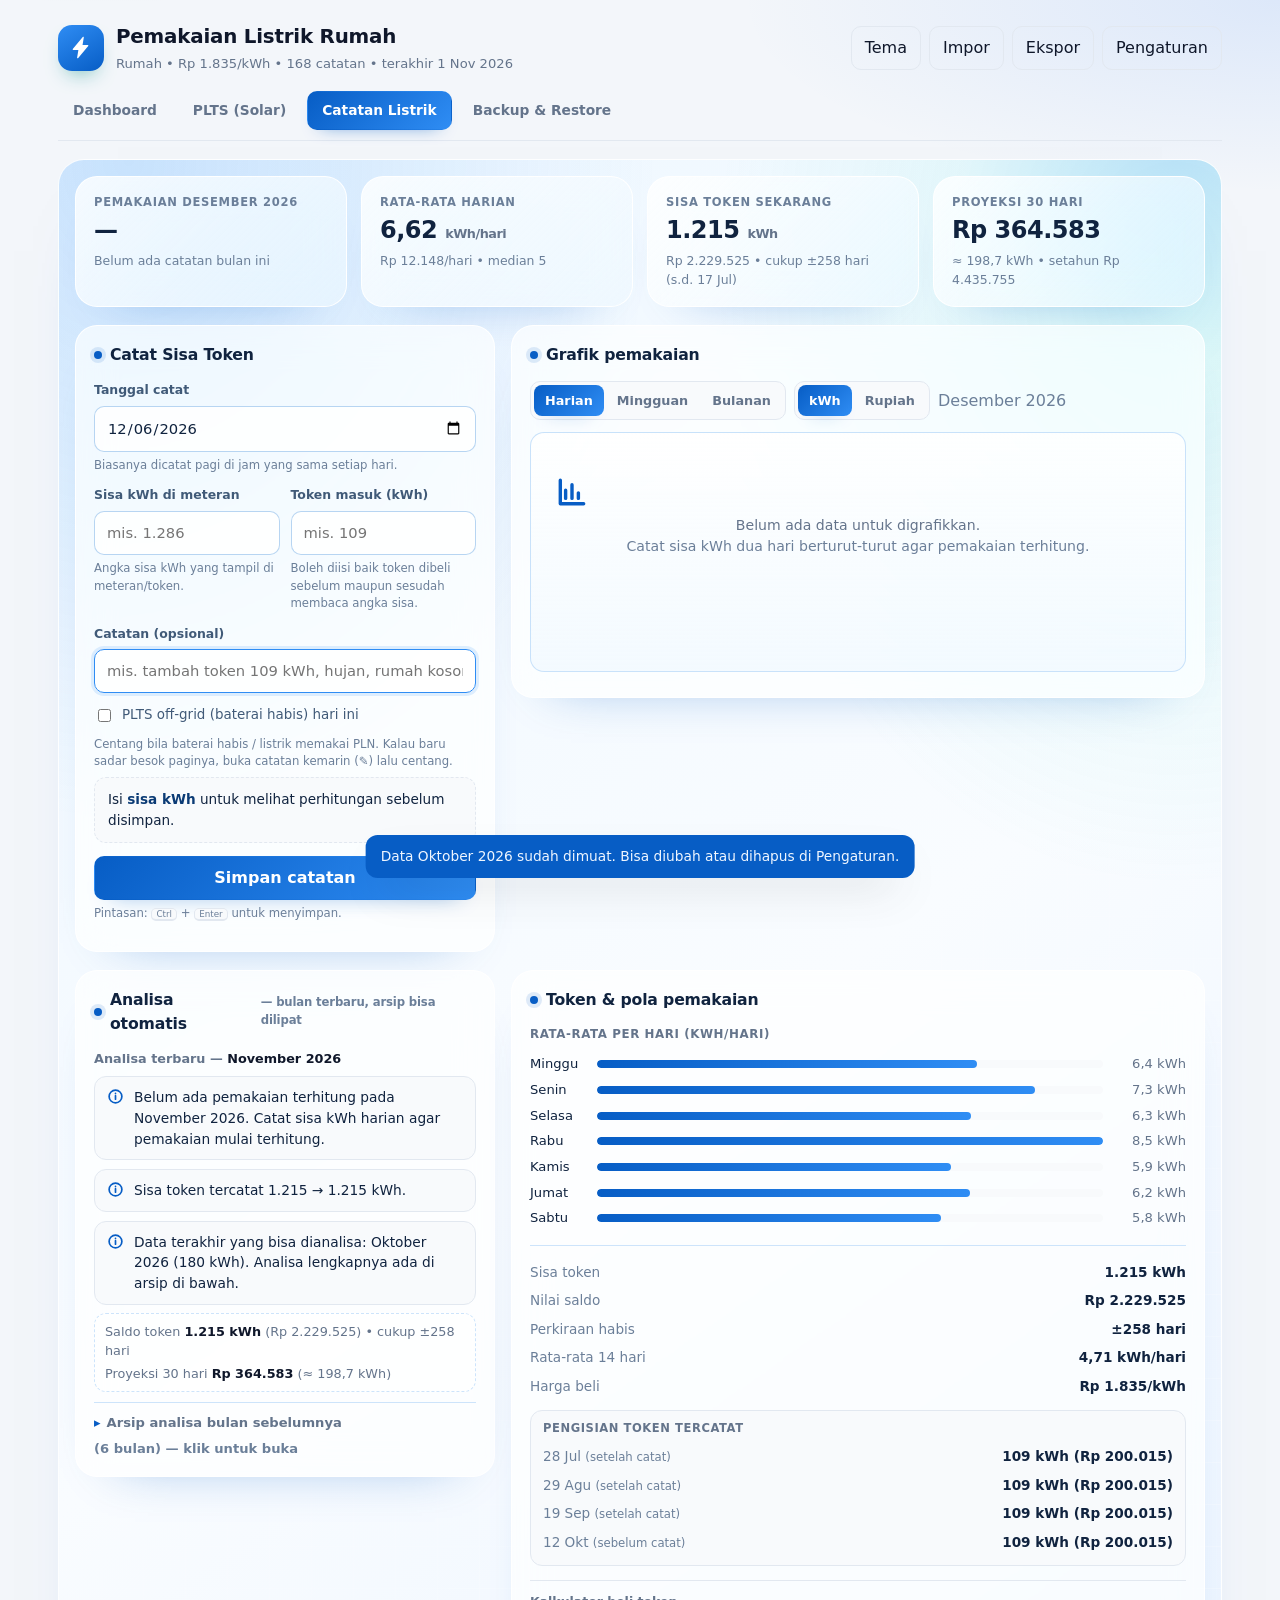
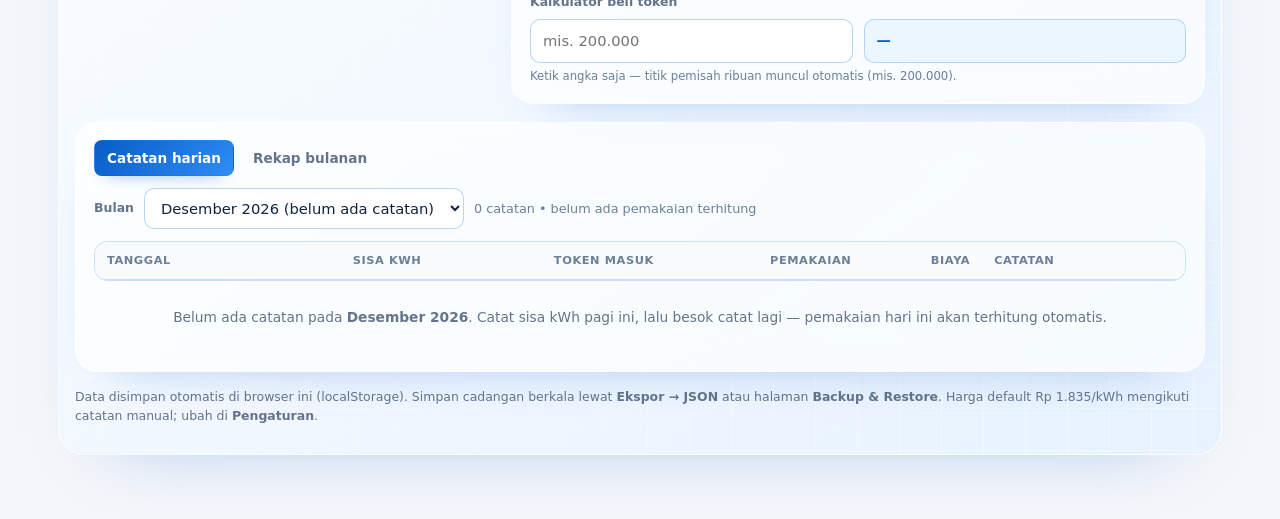
==== commit a7d33589: "pindahkan PLTS (Solar) di samping Dashboard" ====
--- a/index.html
+++ b/index.html
@@ -36,8 +36,8 @@
 
   <nav class="nav-laman" id="navLaman" aria-label="Pilih halaman">
     <button type="button" data-laman="dashboard">Dashboard</button>
+    <button type="button" data-laman="plts">PLTS (Solar)</button>
     <button type="button" data-laman="pencatatan" class="on">Catatan Listrik</button>
-    <button type="button" data-laman="plts">PLTS (Solar)</button>
     <button type="button" data-laman="backup">Backup &amp; Restore</button>
   </nav>
 
--- a/dashboard.css
+++ b/dashboard.css
@@ -603,3 +603,27 @@
 @media (max-width: 620px) {
   #halaman-dashboard .dash-flow-card .dash-eflow { height: 390px; }
 }
+
+/* Baris info live di hero Dashboard diperbesar */
+#halaman-dashboard .dash-live-strip {
+  gap: 9px;
+  margin-top: 16px;
+  padding-top: 14px;
+  font-size: .95rem;
+}
+#halaman-dashboard .dash-live-strip > span {
+  gap: 7px;
+  padding: 6px 12px;
+  border-radius: 10px;
+  background: rgba(255, 255, 255, .62);
+  border: 1px solid rgba(255, 255, 255, .92);
+  box-shadow: 0 8px 20px -20px rgba(7, 93, 197, .55);
+  backdrop-filter: blur(8px);
+}
+#halaman-dashboard .dash-live-strip i { width: 8px; height: 8px; }
+#halaman-dashboard .dash-live-strip b { font-size: 1.1rem; }
+@media (max-width: 620px) {
+  #halaman-dashboard .dash-live-strip { font-size: .84rem; gap: 7px; }
+  #halaman-dashboard .dash-live-strip > span { padding: 5px 9px; }
+  #halaman-dashboard .dash-live-strip b { font-size: .96rem; }
+}
